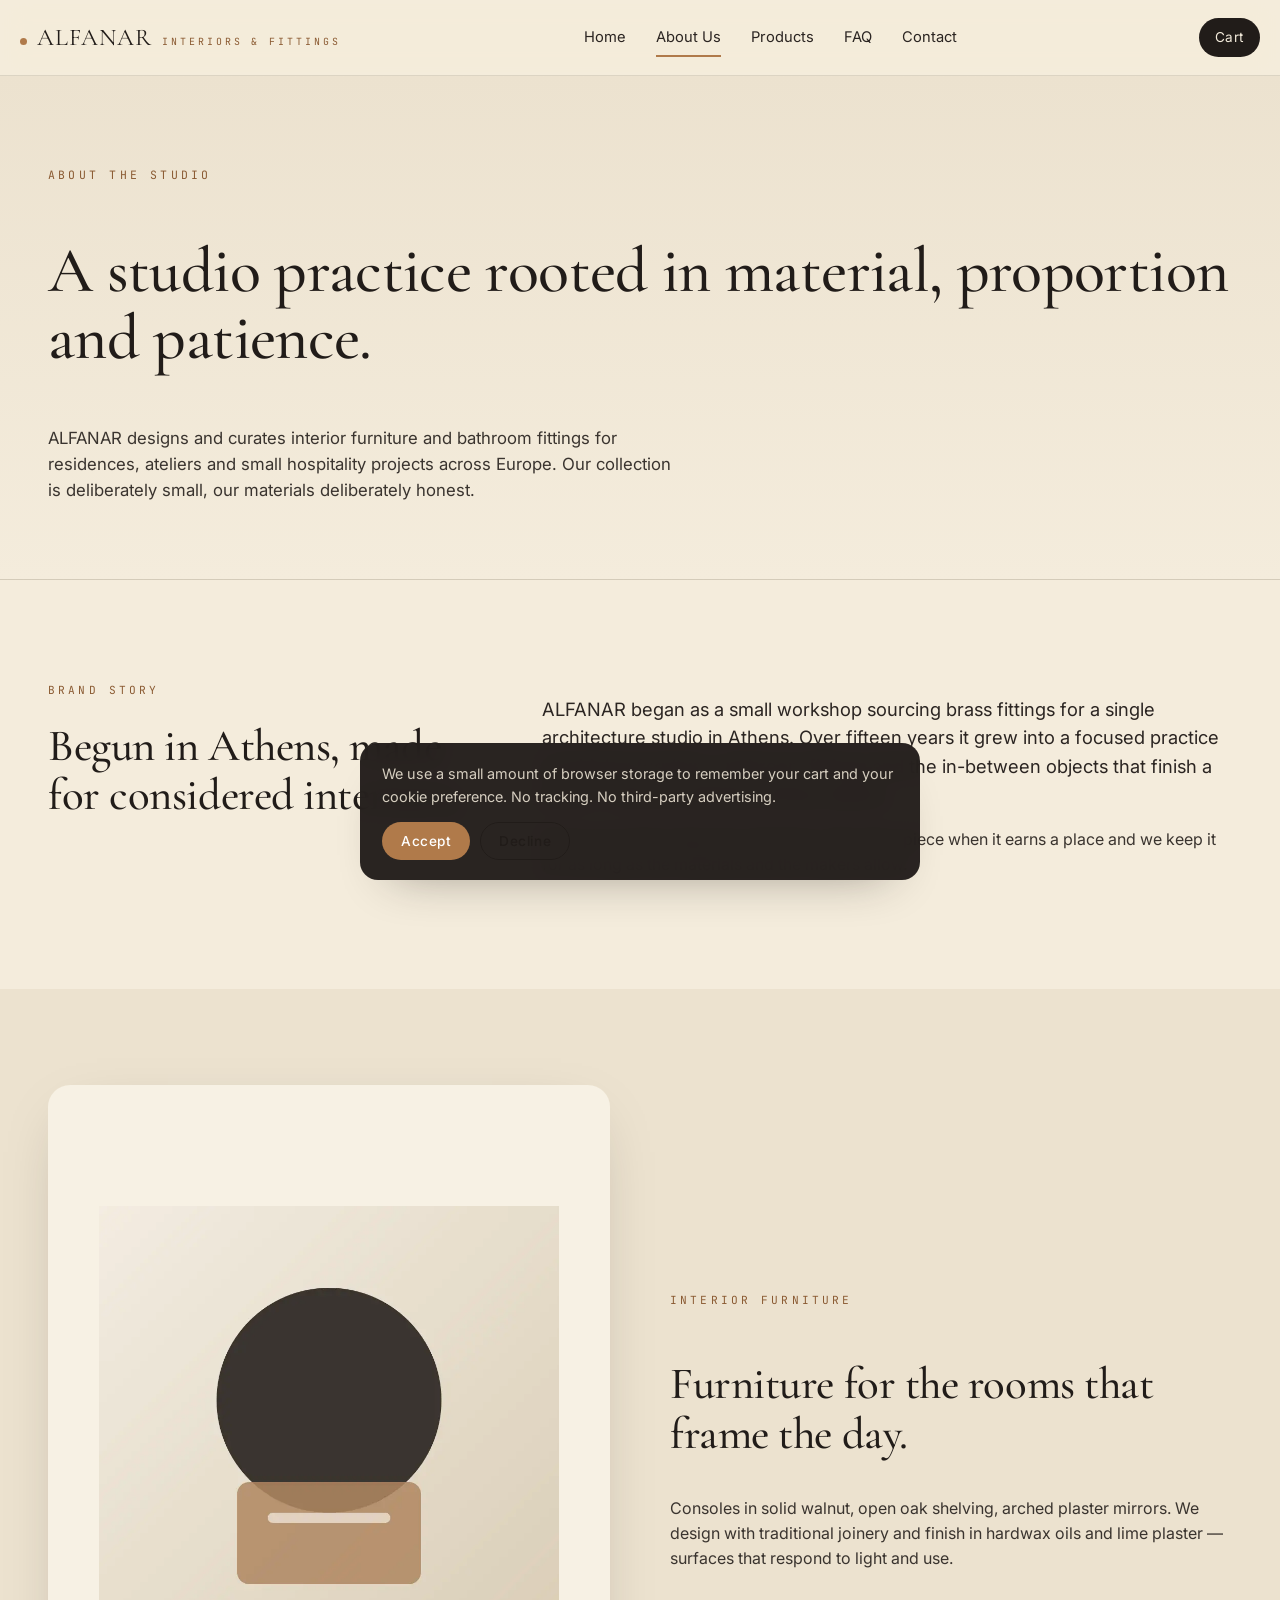
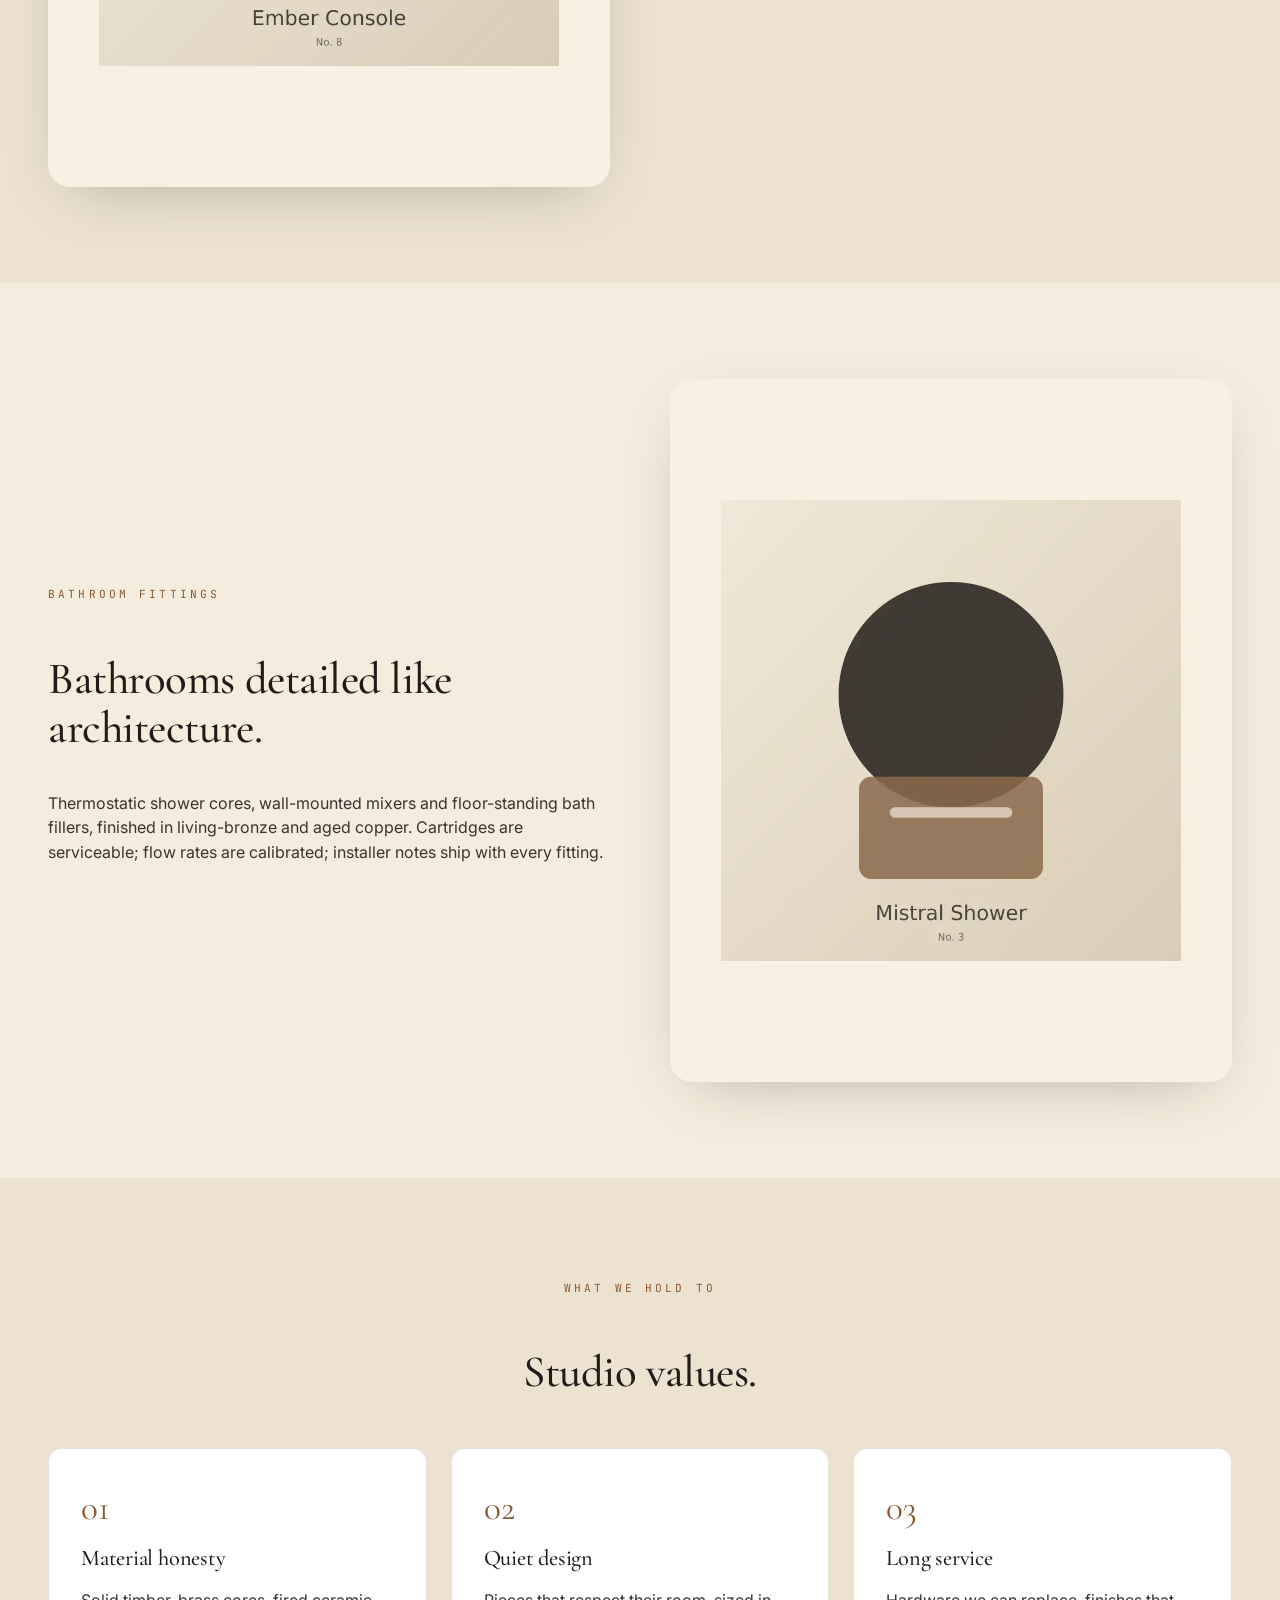
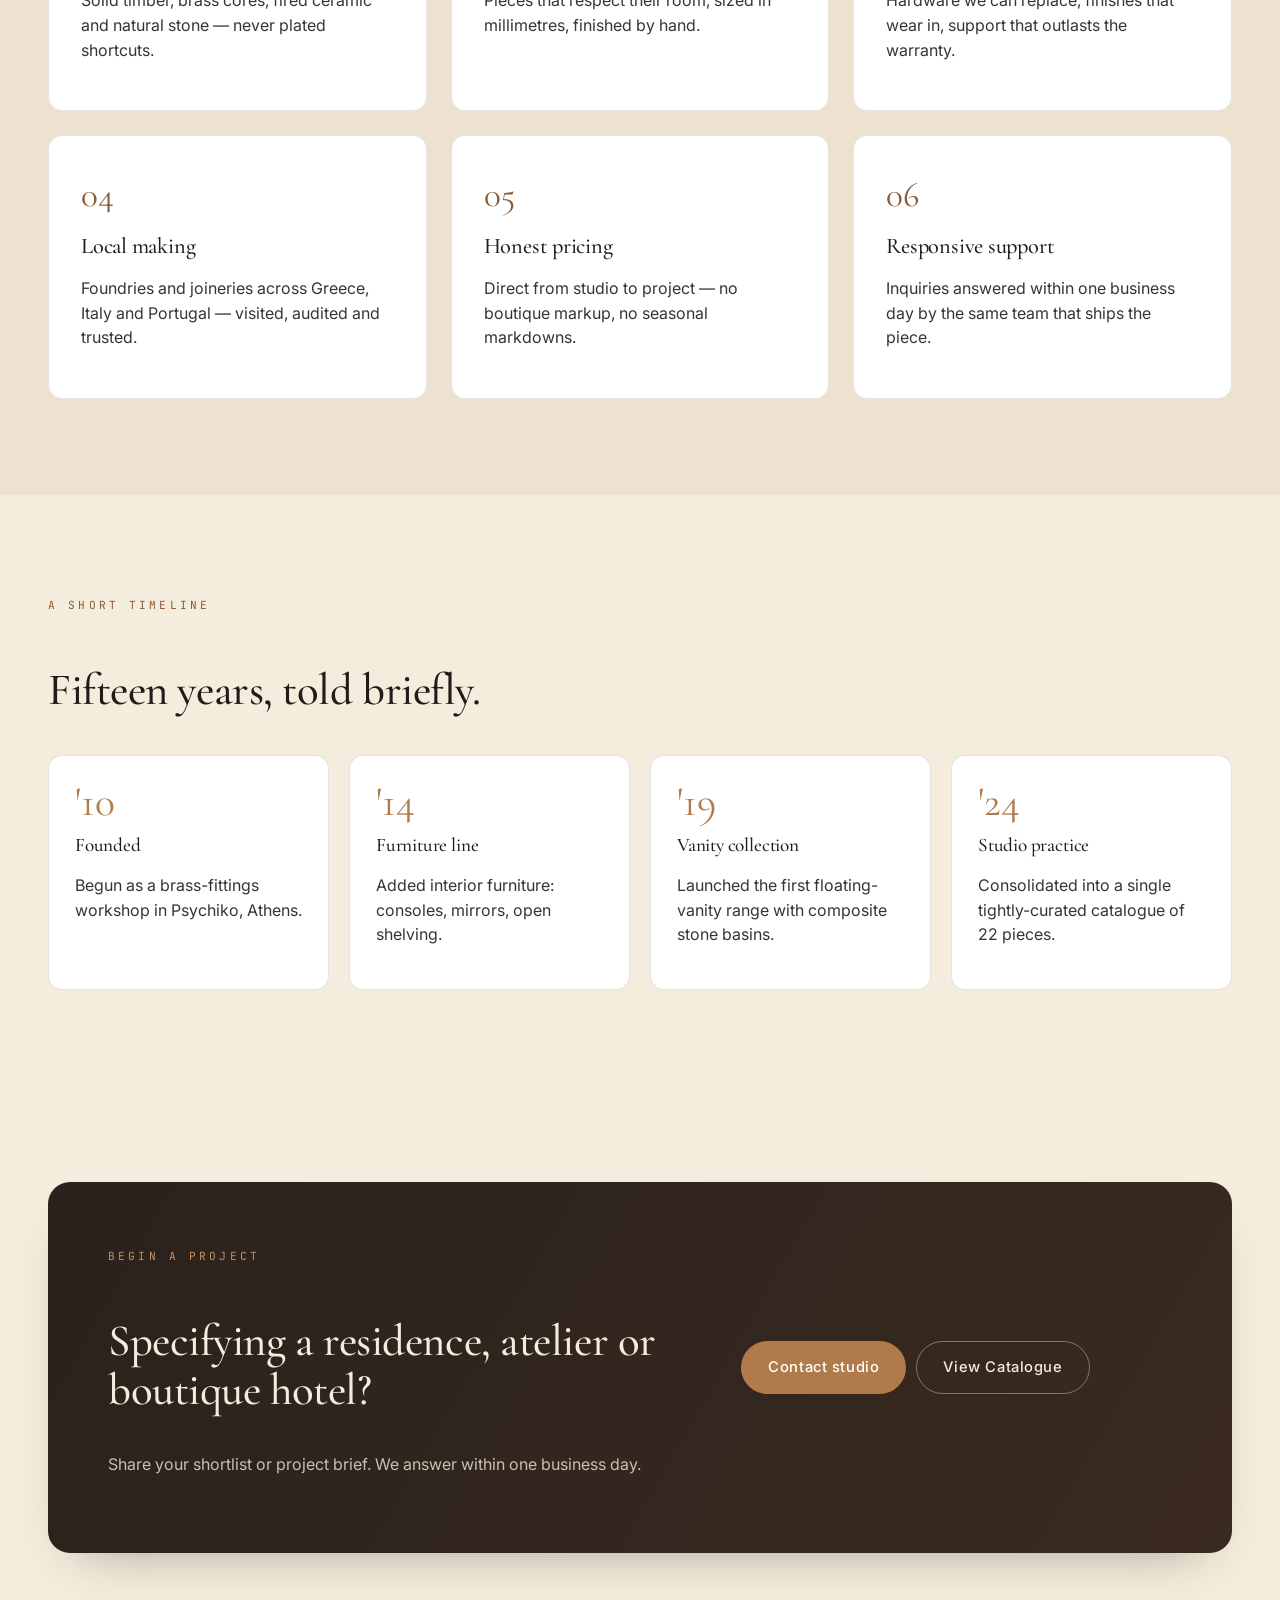
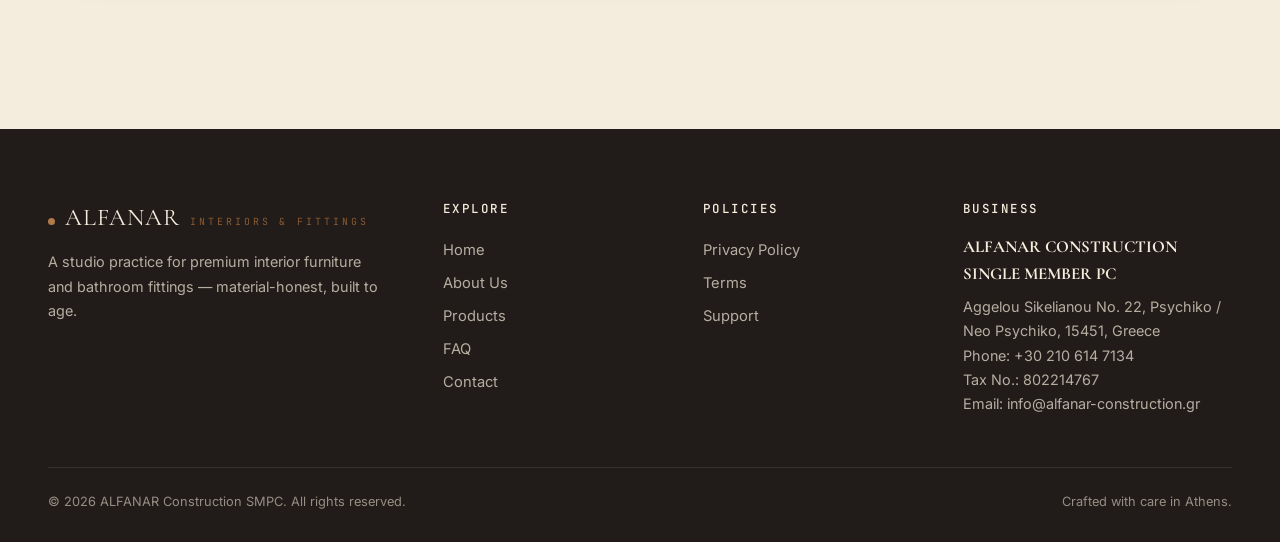
==== public/about.html @ b2d4d5a7 "Changes Co-authored-by: nguyentu123ohyeh <221996717+nguyentu123ohyeh@users.noreply.github.com>" ====
<!doctype html>
<html lang="en">
<head>
<meta charset="utf-8">
<meta name="viewport" content="width=device-width,initial-scale=1">
<title>About — ALFANAR Interiors & Fittings</title>
<meta name="description" content="ALFANAR is a studio practice for interior furniture and bathroom fittings — material-honest pieces in oak, stone, brass and copper.">
<link rel="preconnect" href="https://fonts.googleapis.com"><link rel="preconnect" href="https://fonts.gstatic.com" crossorigin>
<link href="https://fonts.googleapis.com/css2?family=Cormorant+Garamond:ital,wght@0,400;0,500;1,400&family=Inter:wght@400;500;600&family=JetBrains+Mono:wght@400;500&display=swap" rel="stylesheet">
<link rel="stylesheet" href="assets/css/style.css">
</head>
<body>
<header class="site-header"><div class="container nav">
  <a href="index.html" class="brand"><span class="dot"></span>ALFANAR <small>Interiors & Fittings</small></a>
  <nav class="nav-links" id="navLinks">
    <a href="index.html">Home</a><a href="about.html" class="active">About Us</a><a href="products.html">Products</a><a href="faq.html">FAQ</a><a href="contact.html">Contact</a>
  </nav>
  <div class="nav-actions"><a href="cart.html" class="cart-btn">Cart <span class="cart-badge">0</span></a><button class="menu-toggle" onclick="document.getElementById('navLinks').classList.toggle('open')">≡</button></div>
</div></header>

<section class="page-hero"><div class="container">
  <span class="eyebrow">About the studio</span>
  <h1>A studio practice rooted in material, proportion and patience.</h1>
  <p>ALFANAR designs and curates interior furniture and bathroom fittings for residences, ateliers and small hospitality projects across Europe. Our collection is deliberately small, our materials deliberately honest.</p>
</div></section>

<section class="section"><div class="container intro-grid reveal">
  <div><span class="kicker">Brand story</span><h2>Begun in Athens, made for considered interiors.</h2></div>
  <div>
    <p class="lead">ALFANAR began as a small workshop sourcing brass fittings for a single architecture studio in Athens. Over fifteen years it grew into a focused practice combining furniture, bathroom fittings and the in-between objects that finish a room — mirrors, shelves, niches, basins.</p>
    <p>We do not chase seasonal collections. We add a piece when it earns a place and we keep it for as long as the materials and the makers allow.</p>
  </div>
</div></section>

<section class="section" style="background:var(--ivory-2)"><div class="container split reveal">
  <div class="ph"><img src="assets/images/8.webp" alt=""></div>
  <div><span class="kicker">Interior furniture</span><h2>Furniture for the rooms that frame the day.</h2>
  <p>Consoles in solid walnut, open oak shelving, arched plaster mirrors. We design with traditional joinery and finish in hardwax oils and lime plaster — surfaces that respond to light and use.</p></div>
</div></section>

<section class="section"><div class="container split reverse reveal">
  <div class="ph"><img src="assets/images/3.webp" alt=""></div>
  <div><span class="kicker">Bathroom fittings</span><h2>Bathrooms detailed like architecture.</h2>
  <p>Thermostatic shower cores, wall-mounted mixers and floor-standing bath fillers, finished in living-bronze and aged copper. Cartridges are serviceable; flow rates are calibrated; installer notes ship with every fitting.</p></div>
</div></section>

<section class="section" style="background:var(--ivory-2)"><div class="container">
  <div style="text-align:center;max-width:620px;margin:0 auto 50px"><span class="kicker">What we hold to</span><h2>Studio values.</h2></div>
  <div class="why-grid">
    <div class="why-card reveal"><div class="num">01</div><h3>Material honesty</h3><p>Solid timber, brass cores, fired ceramic and natural stone — never plated shortcuts.</p></div>
    <div class="why-card reveal"><div class="num">02</div><h3>Quiet design</h3><p>Pieces that respect their room, sized in millimetres, finished by hand.</p></div>
    <div class="why-card reveal"><div class="num">03</div><h3>Long service</h3><p>Hardware we can replace, finishes that wear in, support that outlasts the warranty.</p></div>
    <div class="why-card reveal"><div class="num">04</div><h3>Local making</h3><p>Foundries and joineries across Greece, Italy and Portugal — visited, audited and trusted.</p></div>
    <div class="why-card reveal"><div class="num">05</div><h3>Honest pricing</h3><p>Direct from studio to project — no boutique markup, no seasonal markdowns.</p></div>
    <div class="why-card reveal"><div class="num">06</div><h3>Responsive support</h3><p>Inquiries answered within one business day by the same team that ships the piece.</p></div>
  </div>
</div></section>

<section class="section"><div class="container">
  <div style="max-width:620px;margin-bottom:40px"><span class="kicker">A short timeline</span><h2>Fifteen years, told briefly.</h2></div>
  <div class="process">
    <div class="step reveal"><div class="num">'10</div><h3>Founded</h3><p>Begun as a brass-fittings workshop in Psychiko, Athens.</p></div>
    <div class="step reveal"><div class="num">'14</div><h3>Furniture line</h3><p>Added interior furniture: consoles, mirrors, open shelving.</p></div>
    <div class="step reveal"><div class="num">'19</div><h3>Vanity collection</h3><p>Launched the first floating-vanity range with composite stone basins.</p></div>
    <div class="step reveal"><div class="num">'24</div><h3>Studio practice</h3><p>Consolidated into a single tightly-curated catalogue of 22 pieces.</p></div>
  </div>
</div></section>

<section class="section"><div class="container">
  <div class="cta-band reveal">
    <div><span class="kicker" style="color:var(--copper-2)">Begin a project</span><h2>Specifying a residence, atelier or boutique hotel?</h2><p>Share your shortlist or project brief. We answer within one business day.</p></div>
    <div style="display:flex;gap:10px;flex-wrap:wrap"><a class="btn btn-primary" href="contact.html">Contact studio</a><a class="btn btn-ghost" style="color:var(--ivory);border-color:rgba(244,236,220,.4)" href="products.html">View Catalogue</a></div>
  </div>
</div></section>

<footer class="site-footer"><div class="container">
  <div class="foot-grid">
    <div><div class="brand"><span class="dot"></span>ALFANAR <small>Interiors & Fittings</small></div><p style="margin-top:14px;max-width:340px">A studio practice for premium interior furniture and bathroom fittings — material-honest, built to age.</p></div>
    <div><h4>Explore</h4><a href="index.html">Home</a><a href="about.html">About Us</a><a href="products.html">Products</a><a href="faq.html">FAQ</a><a href="contact.html">Contact</a></div>
    <div><h4>Policies</h4><a href="privacy-policy.html">Privacy Policy</a><a href="terms.html">Terms</a><a href="faq.html">Support</a></div>
    <div class="biz"><h4>Business</h4><strong>ALFANAR CONSTRUCTION SINGLE MEMBER PC</strong><span>Aggelou Sikelianou No. 22, Psychiko / Neo Psychiko, 15451, Greece</span><span>Phone: +30 210 614 7134</span><span>Tax No.: 802214767</span><span>Email: info@alfanar-construction.gr</span></div>
  </div>
  <div class="foot-bottom"><span>© 2026 ALFANAR Construction SMPC. All rights reserved.</span><span>Crafted with care in Athens.</span></div>
</div></footer>
<script src="assets/js/product.js"></script>
<script src="assets/js/main.js"></script>
</body></html>
---- public/assets/css/style.css ----
/* =========================================================
   ALFANAR — Interior Furniture & Bathroom Fittings
   Premium design system
   ========================================================= */
:root{
  --charcoal:#211c19;
  --charcoal-2:#2b2522;
  --copper:#b07a4a;
  --copper-2:#c89160;
  --copper-deep:#8a5a32;
  --ivory:#f4ecdc;
  --ivory-2:#ece2cf;
  --mist:#d7d2c8;
  --clay:#c98b6a;
  --olive:#7a7553;
  --bronze:#5a4a35;
  --smoke:rgba(40,32,28,.55);
  --line:rgba(40,32,28,.12);
  --product-bg:#f7f1e4;
  --radius-lg:22px;
  --radius-md:14px;
  --shadow-soft:0 18px 60px -28px rgba(33,28,25,.35);
  --shadow-card:0 24px 50px -32px rgba(33,28,25,.45);
  --serif:"Cormorant Garamond","Playfair Display",Georgia,serif;
  --sans:"Inter","Helvetica Neue",Arial,sans-serif;
  --mono:"JetBrains Mono",ui-monospace,monospace;
}
*{box-sizing:border-box}
html,body{margin:0;padding:0}
body{
  font-family:var(--sans);
  color:var(--charcoal);
  background:var(--ivory);
  line-height:1.55;
  -webkit-font-smoothing:antialiased;
}
img{max-width:100%;display:block}
a{color:inherit;text-decoration:none}
h1,h2,h3,h4{font-family:var(--serif);font-weight:500;letter-spacing:-.01em;color:var(--charcoal)}
h1{font-size:clamp(2.4rem,5vw,4.6rem);line-height:1.05}
h2{font-size:clamp(1.9rem,3.5vw,3rem);line-height:1.1}
h3{font-size:1.4rem;line-height:1.2}
p{color:#3a342f}
.eyebrow{font-family:var(--mono);font-size:.72rem;letter-spacing:.28em;text-transform:uppercase;color:var(--copper-deep)}
.container{max-width:1240px;margin:0 auto;padding:0 28px}
.section{padding:96px 0}
.section-sm{padding:56px 0}
.divider{height:1px;background:var(--line);margin:0}

/* Header */
.site-header{
  position:sticky;top:0;z-index:50;
  backdrop-filter:saturate(140%) blur(14px);
  -webkit-backdrop-filter:saturate(140%) blur(14px);
  background:rgba(244,236,220,.78);
  border-bottom:1px solid var(--line);
}
.nav{display:flex;align-items:center;justify-content:space-between;padding:18px 0}
.brand{display:flex;align-items:baseline;gap:10px;font-family:var(--serif);font-size:1.5rem;letter-spacing:.04em}
.brand .dot{width:7px;height:7px;background:var(--copper);display:inline-block;border-radius:50%}
.brand small{font-family:var(--mono);font-size:.62rem;letter-spacing:.3em;color:var(--copper-deep);text-transform:uppercase}
.nav-links{display:flex;gap:30px;align-items:center}
.nav-links a{font-size:.92rem;color:var(--charcoal-2);position:relative;padding:6px 0}
.nav-links a:hover{color:var(--copper-deep)}
.nav-links a.active::after{content:"";position:absolute;left:0;right:0;bottom:-2px;height:2px;background:var(--copper)}
.nav-actions{display:flex;align-items:center;gap:14px}
.cart-btn{
  position:relative;display:inline-flex;align-items:center;gap:8px;
  padding:9px 16px;border-radius:999px;background:var(--charcoal);color:var(--ivory);
  font-size:.85rem;letter-spacing:.04em;transition:transform .2s, background .2s;
}
.cart-btn:hover{background:var(--copper-deep);transform:translateY(-1px)}
.cart-badge{
  position:absolute;top:-6px;right:-6px;min-width:20px;height:20px;padding:0 6px;
  background:var(--copper);color:#fff;font-size:.7rem;font-weight:600;
  border-radius:999px;display:none;align-items:center;justify-content:center;
}
.cart-badge.show{display:inline-flex}
.menu-toggle{display:none;background:none;border:0;font-size:1.6rem;color:var(--charcoal);cursor:pointer}

@media (max-width: 900px){
  .menu-toggle{display:block}
  .nav-links{
    position:absolute;top:100%;left:0;right:0;flex-direction:column;gap:0;
    background:var(--ivory);border-bottom:1px solid var(--line);padding:0;
    max-height:0;overflow:hidden;transition:max-height .35s ease;
  }
  .nav-links.open{max-height:420px;padding:8px 0 20px}
  .nav-links a{padding:14px 28px;width:100%;border-bottom:1px solid var(--line)}
}

/* Buttons */
.btn{
  display:inline-flex;align-items:center;justify-content:center;gap:10px;
  padding:14px 26px;border-radius:999px;font-size:.92rem;letter-spacing:.04em;
  border:1px solid transparent;cursor:pointer;transition:all .25s ease;
  font-family:var(--sans);font-weight:500;
}
.btn-primary{background:var(--copper);color:#fff}
.btn-primary:hover{background:var(--copper-deep);transform:translateY(-2px);box-shadow:var(--shadow-soft)}
.btn-dark{background:var(--charcoal);color:var(--ivory)}
.btn-dark:hover{background:#000;transform:translateY(-2px)}
.btn-ghost{background:transparent;color:var(--charcoal);border-color:var(--charcoal)}
.btn-ghost:hover{background:var(--charcoal);color:var(--ivory)}
.btn-outline-copper{background:transparent;color:var(--copper-deep);border-color:var(--copper)}
.btn-outline-copper:hover{background:var(--copper);color:#fff}
.btn-block{width:100%}

/* Hero (Home) */
.hero{
  position:relative;overflow:hidden;
  background:linear-gradient(135deg,#1d1815 0%,#2d2520 60%,#3a2c20 100%);
  color:var(--ivory);padding:140px 0 120px;
}
.hero::before{
  content:"";position:absolute;inset:0;
  background:radial-gradient(ellipse at 80% 30%,rgba(200,145,96,.22),transparent 55%);
  pointer-events:none;
}
.hero-grid{display:grid;grid-template-columns:1.1fr .9fr;gap:60px;align-items:center;position:relative}
.hero h1{color:var(--ivory)}
.hero h1 em{font-style:italic;color:var(--copper-2)}
.hero p{color:rgba(244,236,220,.78);font-size:1.1rem;max-width:520px;margin-top:24px}
.hero-actions{margin-top:34px;display:flex;gap:14px;flex-wrap:wrap}
.hero-stats{display:flex;gap:36px;margin-top:60px}
.hero-stats div span:first-child{font-family:var(--serif);font-size:2rem;display:block;color:var(--copper-2)}
.hero-stats div span:last-child{font-family:var(--mono);font-size:.7rem;letter-spacing:.22em;text-transform:uppercase;color:rgba(244,236,220,.55)}
.hero-image{
  position:relative;border-radius:var(--radius-lg);overflow:hidden;
  background:var(--product-bg);aspect-ratio:4/5;box-shadow:var(--shadow-card);
  display:flex;align-items:center;justify-content:center;
}
.hero-image img{width:88%;height:88%;object-fit:contain}
.hero-image::after{
  content:"";position:absolute;inset:0;border:1px solid rgba(255,255,255,.06);
  border-radius:var(--radius-lg);pointer-events:none;
}
.hero-tag{
  position:absolute;left:20px;bottom:20px;background:rgba(33,28,25,.78);color:var(--ivory);
  padding:10px 14px;border-radius:999px;font-family:var(--mono);font-size:.7rem;letter-spacing:.22em;
}
@media (max-width:900px){.hero-grid{grid-template-columns:1fr}.hero{padding:80px 0 60px}}

/* Page hero */
.page-hero{
  background:linear-gradient(180deg,var(--ivory-2) 0%,var(--ivory) 100%);
  padding:90px 0 60px;border-bottom:1px solid var(--line);
}
.page-hero .eyebrow{display:block;margin-bottom:14px}
.page-hero p{max-width:640px;font-size:1.05rem}

/* Sections – editorial */
.intro-grid{display:grid;grid-template-columns:.6fr 1fr;gap:80px;align-items:start}
.intro-grid h2{margin:8px 0 24px}
.intro-grid .lead{font-size:1.15rem;color:var(--charcoal-2)}
@media (max-width:900px){.intro-grid{grid-template-columns:1fr;gap:24px}}

/* Categories */
.cat-grid{display:grid;grid-template-columns:repeat(4,1fr);gap:18px}
.cat-card{
  position:relative;border-radius:var(--radius-md);overflow:hidden;aspect-ratio:3/4;
  background:var(--product-bg);display:flex;align-items:flex-end;padding:20px;
  transition:transform .35s ease, box-shadow .35s ease;
}
.cat-card img{position:absolute;inset:6%;width:88%;height:60%;object-fit:contain;transition:transform .5s ease}
.cat-card:hover{transform:translateY(-6px);box-shadow:var(--shadow-card)}
.cat-card:hover img{transform:scale(1.04)}
.cat-card span{
  position:relative;z-index:1;font-family:var(--serif);font-size:1.25rem;color:var(--charcoal);
}
.cat-card::after{
  content:"";position:absolute;left:0;right:0;bottom:0;height:55%;
  background:linear-gradient(180deg,transparent, rgba(244,236,220,.85) 70%);
}
@media (max-width:900px){.cat-grid{grid-template-columns:repeat(2,1fr)}}

/* Why grid */
.why-grid{display:grid;grid-template-columns:repeat(3,1fr);gap:24px}
.why-card{
  background:#fff;border:1px solid var(--line);border-radius:var(--radius-md);
  padding:32px;transition:transform .3s, box-shadow .3s;
}
.why-card:hover{transform:translateY(-4px);box-shadow:var(--shadow-soft)}
.why-card .num{font-family:var(--serif);font-size:2.2rem;color:var(--copper-deep)}
.why-card h3{margin:10px 0 8px}
@media (max-width:800px){.why-grid{grid-template-columns:1fr}}

/* Editorial split */
.split{display:grid;grid-template-columns:1fr 1fr;gap:60px;align-items:center}
.split.reverse{direction:rtl}
.split.reverse > *{direction:ltr}
.split .ph{aspect-ratio:4/5;background:var(--product-bg);border-radius:var(--radius-lg);display:flex;align-items:center;justify-content:center;overflow:hidden;box-shadow:var(--shadow-soft)}
.split .ph img{width:82%;height:82%;object-fit:contain}
@media (max-width:900px){.split{grid-template-columns:1fr;gap:24px}}

/* Featured products preview */
.feat-grid{display:grid;grid-template-columns:repeat(3,1fr);gap:24px}
@media (max-width:900px){.feat-grid{grid-template-columns:1fr 1fr}}
@media (max-width:600px){.feat-grid{grid-template-columns:1fr}}

/* Product card */
.product-card{
  background:#fff;border-radius:var(--radius-md);overflow:hidden;
  border:1px solid var(--line);transition:transform .35s, box-shadow .35s;
  display:flex;flex-direction:column;
}
.product-card:hover{transform:translateY(-6px);box-shadow:var(--shadow-card)}
.product-card .ph{
  aspect-ratio:1/1;background:var(--product-bg);display:flex;align-items:center;justify-content:center;
  overflow:hidden;position:relative;
}
.product-card .ph img{width:78%;height:78%;object-fit:contain;transition:transform .55s ease}
.product-card:hover .ph img{transform:scale(1.05)}
.product-card .body{padding:20px 22px 24px;display:flex;flex-direction:column;gap:8px;flex:1}
.product-card .cat{font-family:var(--mono);font-size:.65rem;letter-spacing:.22em;text-transform:uppercase;color:var(--copper-deep)}
.product-card .name{font-family:var(--serif);font-size:1.2rem;color:var(--charcoal)}
.product-card .desc{font-size:.88rem;color:#5a5048;flex:1}
.product-card .row{display:flex;align-items:center;justify-content:space-between;margin-top:10px;gap:10px}
.product-card .price{font-family:var(--serif);font-size:1.3rem;color:var(--copper-deep)}
.product-card .actions{display:flex;gap:8px;margin-top:14px}
.product-card .actions .btn{flex:1;padding:11px 14px;font-size:.82rem}

/* Pagination */
.pagination{display:flex;justify-content:center;gap:8px;margin-top:60px}
.pagination button{
  width:42px;height:42px;border-radius:50%;border:1px solid var(--line);background:#fff;
  font-family:var(--mono);font-size:.85rem;cursor:pointer;transition:all .2s;
}
.pagination button:hover{border-color:var(--copper)}
.pagination button.active{background:var(--charcoal);color:var(--ivory);border-color:var(--charcoal)}
.pagination button[disabled]{opacity:.4;cursor:not-allowed}

/* Product detail */
.pd-grid{display:grid;grid-template-columns:1.05fr 1fr;gap:60px}
.pd-gallery .main{
  aspect-ratio:1/1;background:var(--product-bg);border-radius:var(--radius-lg);
  display:flex;align-items:center;justify-content:center;overflow:hidden;box-shadow:var(--shadow-soft);
}
.pd-gallery .main img{width:80%;height:80%;object-fit:contain;transition:opacity .3s}
.pd-thumbs{display:flex;gap:12px;margin-top:16px;flex-wrap:wrap}
.pd-thumbs button{
  width:84px;height:84px;border-radius:12px;overflow:hidden;background:var(--product-bg);
  border:2px solid transparent;cursor:pointer;padding:6px;transition:border .2s;
}
.pd-thumbs button img{width:100%;height:100%;object-fit:contain}
.pd-thumbs button.active{border-color:var(--copper)}
.pd-info .price{font-family:var(--serif);font-size:2rem;color:var(--copper-deep);margin:12px 0}
.pd-info .actions{display:flex;gap:12px;flex-wrap:wrap;margin:24px 0}
.pd-info h3{margin:28px 0 10px;font-size:1.05rem;font-family:var(--mono);text-transform:uppercase;letter-spacing:.2em;color:var(--charcoal-2)}
.pd-info ul{padding-left:18px;margin:0}
.pd-info ul li{margin:6px 0;color:#3a342f}
.pd-info .spec-table{width:100%;border-collapse:collapse;margin-top:8px}
.pd-info .spec-table td{padding:10px 0;border-bottom:1px solid var(--line);font-size:.92rem}
.pd-info .spec-table td:first-child{color:#6b6158;width:40%}
@media (max-width:900px){.pd-grid{grid-template-columns:1fr;gap:30px}}

/* Cart page */
.cart-grid{display:grid;grid-template-columns:1.4fr .8fr;gap:40px;align-items:start}
.cart-item{
  display:grid;grid-template-columns:120px 1fr auto;gap:20px;align-items:center;
  background:#fff;border:1px solid var(--line);border-radius:var(--radius-md);padding:16px;margin-bottom:14px;
}
.cart-item .ph{aspect-ratio:1/1;background:var(--product-bg);border-radius:10px;display:flex;align-items:center;justify-content:center;overflow:hidden}
.cart-item .ph img{width:80%;height:80%;object-fit:contain}
.cart-item .cat{font-family:var(--mono);font-size:.65rem;letter-spacing:.2em;text-transform:uppercase;color:var(--copper-deep)}
.cart-item h3{font-size:1.1rem;margin:4px 0 8px}
.cart-item .qty{display:inline-flex;align-items:center;border:1px solid var(--line);border-radius:999px;overflow:hidden}
.cart-item .qty button{width:34px;height:34px;background:transparent;border:0;cursor:pointer;font-size:1rem}
.cart-item .qty button:hover{background:var(--ivory-2)}
.cart-item .qty span{min-width:28px;text-align:center;font-family:var(--mono);font-size:.9rem}
.cart-item .right{display:flex;flex-direction:column;align-items:flex-end;gap:8px}
.cart-item .sub{font-family:var(--serif);font-size:1.15rem;color:var(--copper-deep)}
.cart-item .remove{background:none;border:0;color:#8a6a4a;font-size:.8rem;cursor:pointer;text-decoration:underline}
.summary{
  position:sticky;top:100px;background:#fff;border:1px solid var(--line);
  border-radius:var(--radius-md);padding:28px;box-shadow:var(--shadow-soft);
}
.summary h3{font-family:var(--mono);text-transform:uppercase;letter-spacing:.2em;font-size:.85rem;color:var(--charcoal-2);margin-bottom:18px}
.summary .row{display:flex;justify-content:space-between;padding:10px 0;border-bottom:1px solid var(--line);font-size:.92rem}
.summary .total{display:flex;justify-content:space-between;font-family:var(--serif);font-size:1.5rem;color:var(--copper-deep);margin-top:18px}
.summary .btns{display:flex;flex-direction:column;gap:10px;margin-top:18px}
.empty-state{text-align:center;padding:80px 20px;background:#fff;border:1px dashed var(--line);border-radius:var(--radius-lg)}
.empty-state .ic{font-size:3.4rem;color:var(--copper-deep)}
.empty-state h2{margin:14px 0 8px}
@media (max-width:900px){.cart-grid{grid-template-columns:1fr}.cart-item{grid-template-columns:90px 1fr;}.cart-item .right{grid-column:1/-1;align-items:flex-start}}

/* Checkout */
.checkout-grid{display:grid;grid-template-columns:1.2fr .9fr;gap:40px;align-items:start}
.form-card{background:#fff;border:1px solid var(--line);border-radius:var(--radius-md);padding:30px;box-shadow:var(--shadow-soft)}
.form-card h3{font-family:var(--mono);text-transform:uppercase;letter-spacing:.2em;font-size:.85rem;color:var(--charcoal-2);margin:0 0 20px}
.form-grid{display:grid;grid-template-columns:1fr 1fr;gap:16px}
.field{display:flex;flex-direction:column;gap:6px}
.field.full{grid-column:1/-1}
.field label{font-size:.78rem;text-transform:uppercase;letter-spacing:.15em;color:#6b6158}
.field input,.field textarea,.field select{
  width:100%;background:var(--ivory-2);border:1px solid transparent;border-radius:10px;
  padding:12px 14px;font:inherit;color:var(--charcoal);transition:border .2s, background .2s;
}
.field input:focus,.field textarea:focus,.field select:focus{outline:none;background:#fff;border-color:var(--copper)}
.field textarea{min-height:120px;resize:vertical}
.method-grid{display:grid;grid-template-columns:1fr 1fr;gap:12px;margin-top:6px}
.method{
  border:1px solid var(--line);border-radius:12px;padding:18px;cursor:pointer;display:flex;
  flex-direction:column;gap:6px;background:#fff;transition:border .2s, transform .2s;
}
.method:hover{transform:translateY(-2px)}
.method.active{border-color:var(--copper);box-shadow:0 0 0 2px rgba(176,122,74,.18)}
.method strong{font-family:var(--serif);font-size:1.1rem}
.method small{color:#6b6158}
.summary-line{display:flex;gap:14px;align-items:center;padding:10px 0;border-bottom:1px solid var(--line)}
.summary-line .ph{width:60px;height:60px;background:var(--product-bg);border-radius:10px;display:flex;align-items:center;justify-content:center;overflow:hidden;flex-shrink:0}
.summary-line .ph img{width:80%;height:80%;object-fit:contain}
.summary-line .meta{flex:1;font-size:.88rem}
.summary-line .meta .cat{font-family:var(--mono);font-size:.62rem;letter-spacing:.2em;text-transform:uppercase;color:var(--copper-deep)}
.summary-line .price{font-family:var(--serif);color:var(--copper-deep)}
@media (max-width:900px){.checkout-grid{grid-template-columns:1fr}.form-grid{grid-template-columns:1fr}}

/* Thank you */
.thank{
  text-align:center;max-width:680px;margin:0 auto;padding:80px 20px;
}
.thank .check{
  width:90px;height:90px;border-radius:50%;background:var(--copper);color:#fff;
  display:flex;align-items:center;justify-content:center;margin:0 auto 28px;font-size:2.5rem;
}
.thank .ref{font-family:var(--mono);font-size:.85rem;color:var(--copper-deep);margin-top:8px}
.thank .info{background:#fff;border:1px solid var(--line);border-radius:var(--radius-md);padding:28px;margin:30px 0;text-align:left}
.thank .actions{display:flex;gap:12px;justify-content:center;flex-wrap:wrap}

/* FAQ */
.faq-item{
  background:#fff;border:1px solid var(--line);border-radius:14px;margin-bottom:12px;overflow:hidden;
}
.faq-q{
  display:flex;justify-content:space-between;align-items:center;gap:20px;
  padding:22px 24px;font-family:var(--serif);font-size:1.15rem;color:var(--charcoal);
  cursor:pointer;background:transparent;border:0;width:100%;text-align:left;
}
.faq-q .ic{transition:transform .3s;color:var(--copper-deep);font-size:1.2rem}
.faq-item.open .faq-q .ic{transform:rotate(45deg)}
.faq-a{max-height:0;overflow:hidden;transition:max-height .35s ease;padding:0 24px;color:#3a342f}
.faq-item.open .faq-a{max-height:400px;padding:0 24px 24px}

/* Contact */
.contact-grid{display:grid;grid-template-columns:1fr 1.2fr;gap:48px;align-items:start}
.contact-info{background:var(--charcoal);color:var(--ivory);border-radius:var(--radius-lg);padding:36px;box-shadow:var(--shadow-card)}
.contact-info h3{color:var(--ivory);font-family:var(--serif);font-size:1.6rem;margin:0 0 18px}
.contact-info .item{display:flex;gap:12px;align-items:flex-start;padding:14px 0;border-bottom:1px solid rgba(244,236,220,.12)}
.contact-info .item:last-child{border-bottom:0}
.contact-info .item strong{display:block;color:var(--copper-2);font-size:.7rem;letter-spacing:.2em;text-transform:uppercase;font-family:var(--mono);margin-bottom:4px}
.contact-info .item span{color:rgba(244,236,220,.85);font-size:.95rem}
.inquiry-types{display:grid;grid-template-columns:1fr 1fr;gap:12px;margin:8px 0 18px}
.inquiry-types .method{padding:14px}
.preview-list{background:var(--ivory-2);border-radius:12px;padding:14px;margin-bottom:14px;max-height:300px;overflow:auto}
.preview-list .summary-line{border-color:rgba(40,32,28,.08)}

/* Footer */
.site-footer{background:var(--charcoal);color:rgba(244,236,220,.78);padding:70px 0 30px;margin-top:80px}
.site-footer .brand{color:var(--ivory)}
.foot-grid{display:grid;grid-template-columns:1.6fr 1fr 1fr 1.2fr;gap:36px}
.foot-grid h4{color:var(--ivory);font-family:var(--mono);text-transform:uppercase;font-size:.78rem;letter-spacing:.2em;margin:0 0 16px}
.foot-grid a{display:block;padding:5px 0;color:rgba(244,236,220,.7);font-size:.92rem}
.foot-grid a:hover{color:var(--copper-2)}
.foot-grid p, .foot-grid .biz span{font-size:.9rem;line-height:1.7;color:rgba(244,236,220,.7)}
.foot-grid .biz strong{display:block;color:var(--ivory);font-family:var(--serif);font-size:1.05rem;margin-bottom:8px}
.foot-grid .biz span{display:block}
.foot-bottom{border-top:1px solid rgba(244,236,220,.1);margin-top:50px;padding-top:24px;display:flex;justify-content:space-between;flex-wrap:wrap;gap:10px;font-size:.8rem;color:rgba(244,236,220,.55)}
@media (max-width:900px){.foot-grid{grid-template-columns:1fr 1fr}}
@media (max-width:600px){.foot-grid{grid-template-columns:1fr}}

/* Toast */
.toast{
  position:fixed;bottom:24px;left:50%;transform:translateX(-50%) translateY(20px);
  background:var(--charcoal);color:var(--ivory);padding:14px 22px;border-radius:999px;
  font-size:.9rem;box-shadow:var(--shadow-card);opacity:0;pointer-events:none;
  transition:opacity .3s, transform .3s;z-index:200;
}
.toast.show{opacity:1;transform:translateX(-50%) translateY(0)}

/* Cookie banner */
.cookie{
  position:fixed;bottom:20px;left:20px;right:20px;max-width:560px;margin:0 auto;
  background:rgba(33,28,25,.96);color:var(--ivory);border-radius:18px;padding:20px 22px;
  box-shadow:var(--shadow-card);z-index:150;display:none;animation:slideUp .4s ease;
  backdrop-filter:blur(10px);
}
.cookie.show{display:block}
.cookie p{color:rgba(244,236,220,.85);margin:0 0 14px;font-size:.9rem}
.cookie .row{display:flex;gap:10px}
.cookie .btn{padding:10px 18px;font-size:.85rem}
@keyframes slideUp{from{transform:translateY(40px);opacity:0}to{transform:translateY(0);opacity:1}}

/* Scroll reveal */
.reveal{opacity:0;transform:translateY(24px);transition:opacity .8s ease, transform .8s ease}
.reveal.in{opacity:1;transform:translateY(0)}

/* Editorial typography helper */
.kicker{font-family:var(--mono);font-size:.7rem;letter-spacing:.28em;text-transform:uppercase;color:var(--copper-deep);margin-bottom:14px;display:inline-block}

/* Testimonial */
.testi-grid{display:grid;grid-template-columns:repeat(3,1fr);gap:22px}
.testi{background:#fff;border:1px solid var(--line);border-radius:var(--radius-md);padding:28px;display:flex;flex-direction:column;gap:14px}
.testi p{font-family:var(--serif);font-size:1.1rem;color:var(--charcoal);line-height:1.4}
.testi .by{font-family:var(--mono);font-size:.7rem;letter-spacing:.2em;text-transform:uppercase;color:var(--copper-deep)}
@media (max-width:900px){.testi-grid{grid-template-columns:1fr}}

/* Newsletter / CTA */
.cta-band{
  background:linear-gradient(120deg,#2a221d,#3a2a1f);color:var(--ivory);
  border-radius:var(--radius-lg);padding:60px;display:grid;grid-template-columns:1.4fr 1fr;gap:30px;align-items:center;
  box-shadow:var(--shadow-card);
}
.cta-band h2{color:var(--ivory)}
.cta-band p{color:rgba(244,236,220,.78);margin-top:14px}
.cta-band form{display:flex;gap:8px;background:rgba(244,236,220,.08);border:1px solid rgba(244,236,220,.2);border-radius:999px;padding:6px}
.cta-band input{flex:1;background:transparent;border:0;color:var(--ivory);padding:10px 16px;font:inherit;outline:none}
.cta-band input::placeholder{color:rgba(244,236,220,.5)}
@media (max-width:900px){.cta-band{grid-template-columns:1fr;padding:36px}}

/* Process steps */
.process{display:grid;grid-template-columns:repeat(4,1fr);gap:20px}
.process .step{background:#fff;border:1px solid var(--line);border-radius:var(--radius-md);padding:26px;position:relative}
.process .step .num{font-family:var(--serif);font-size:2.6rem;color:var(--copper);line-height:1}
.process .step h3{margin:10px 0 8px;font-size:1.2rem}
@media (max-width:900px){.process{grid-template-columns:1fr 1fr}}
@media (max-width:500px){.process{grid-template-columns:1fr}}

/* Legal pages */
.legal{max-width:820px;margin:0 auto}
.legal h2{margin-top:40px}
.legal h3{margin-top:28px;font-size:1.2rem}
.legal p,.legal li{font-size:.97rem;color:#3a342f}
.legal ul{padding-left:20px}
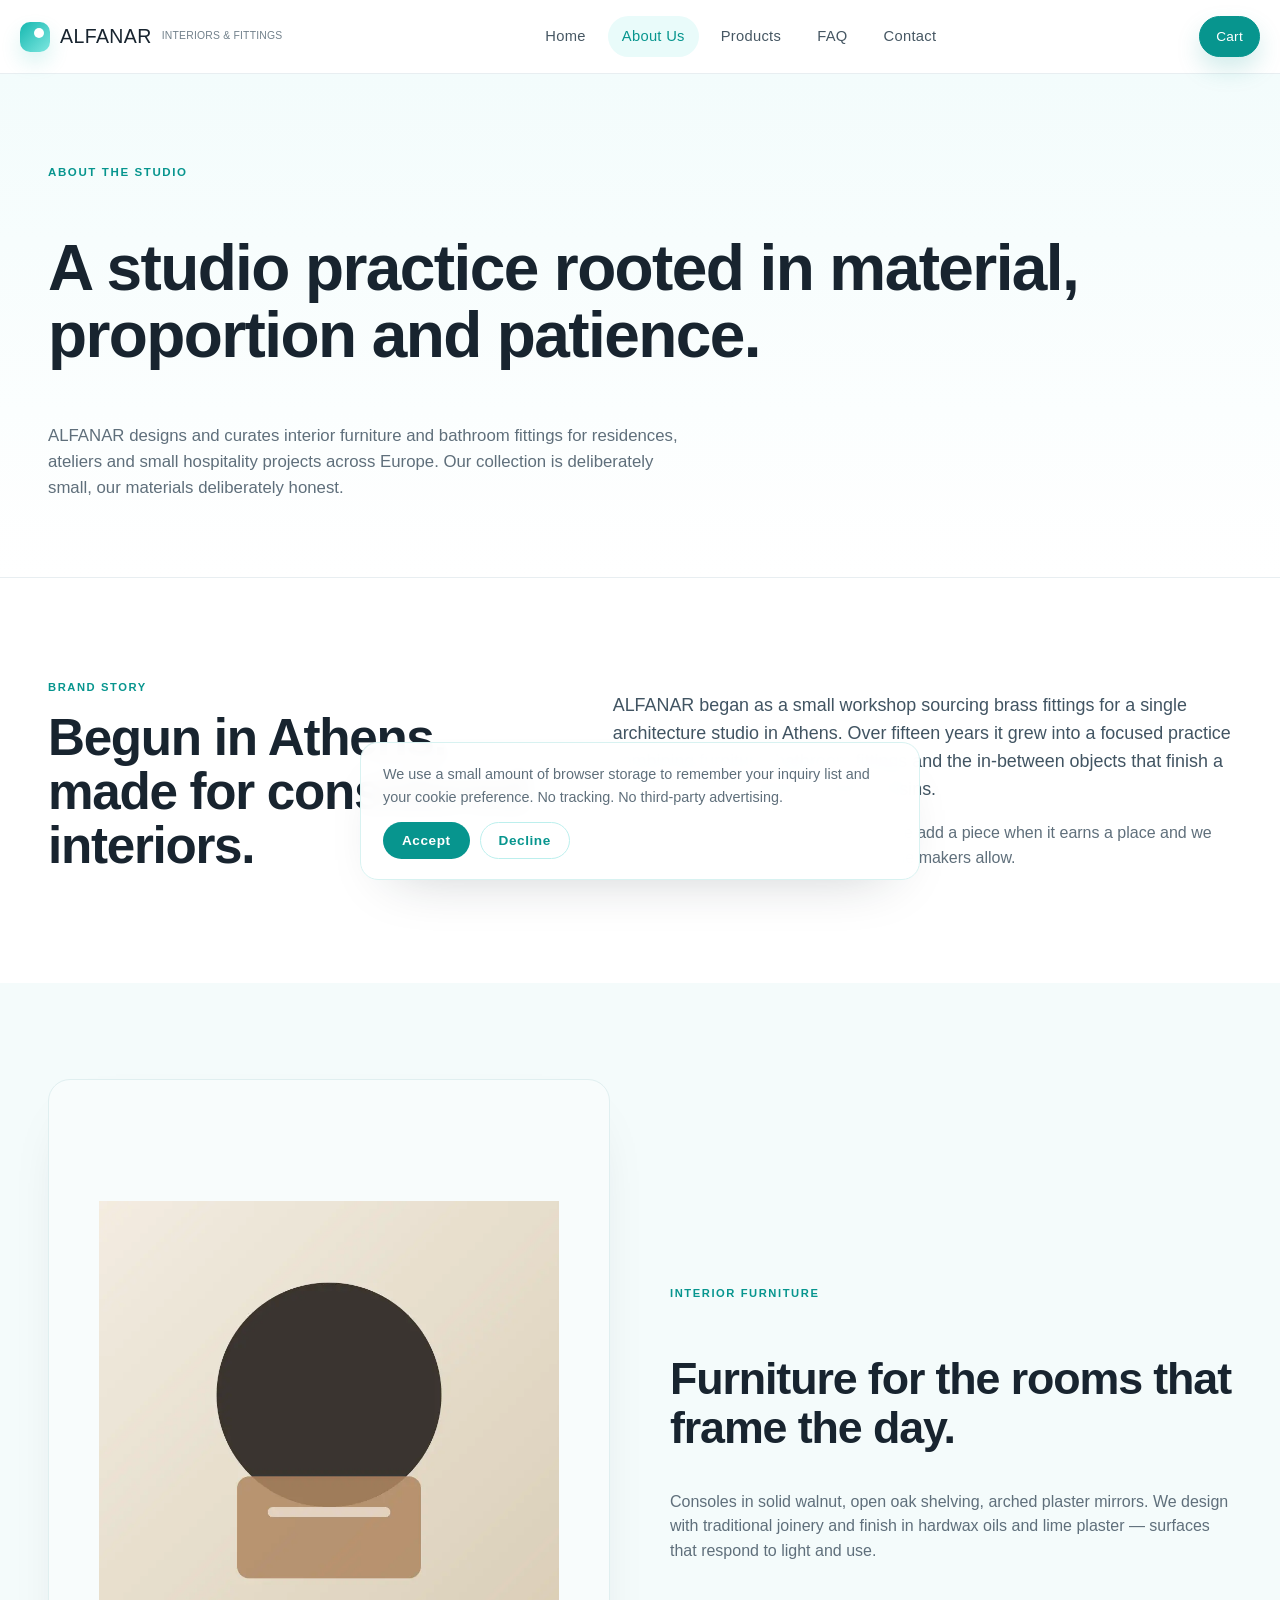
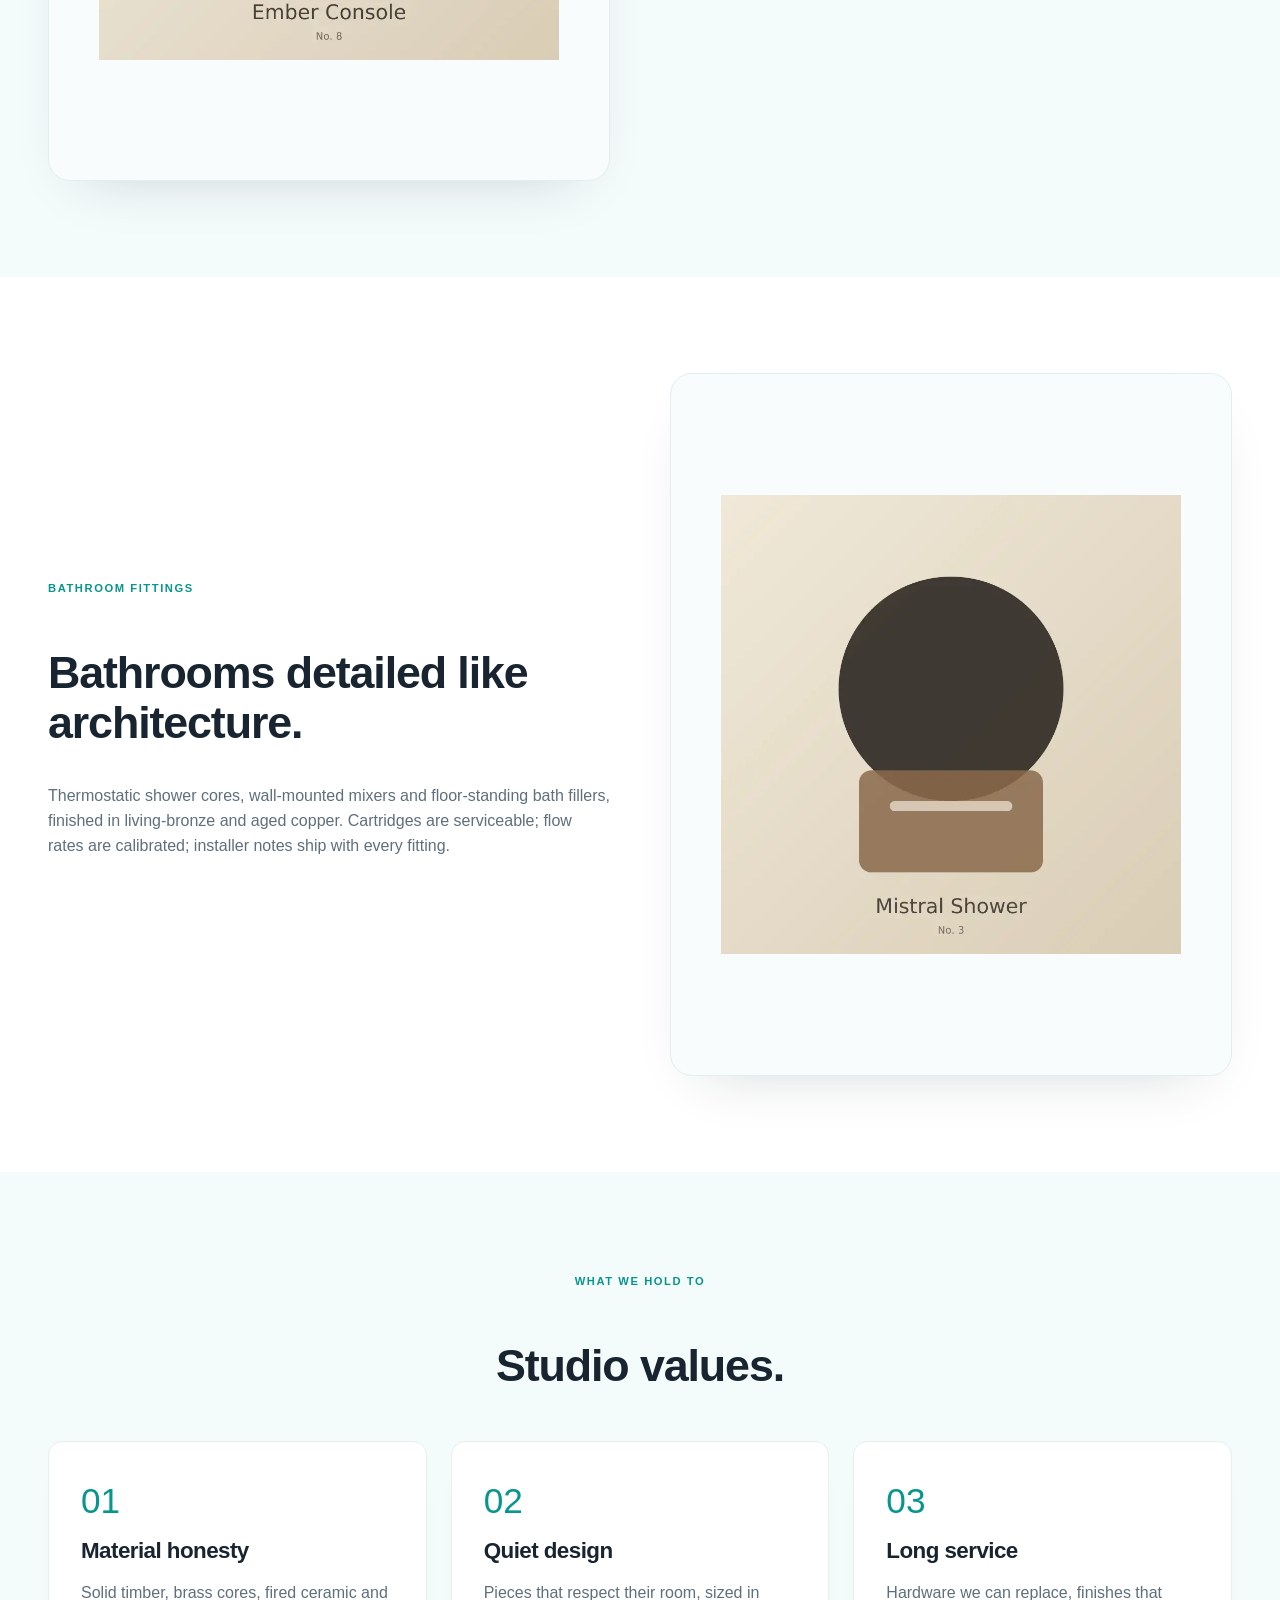
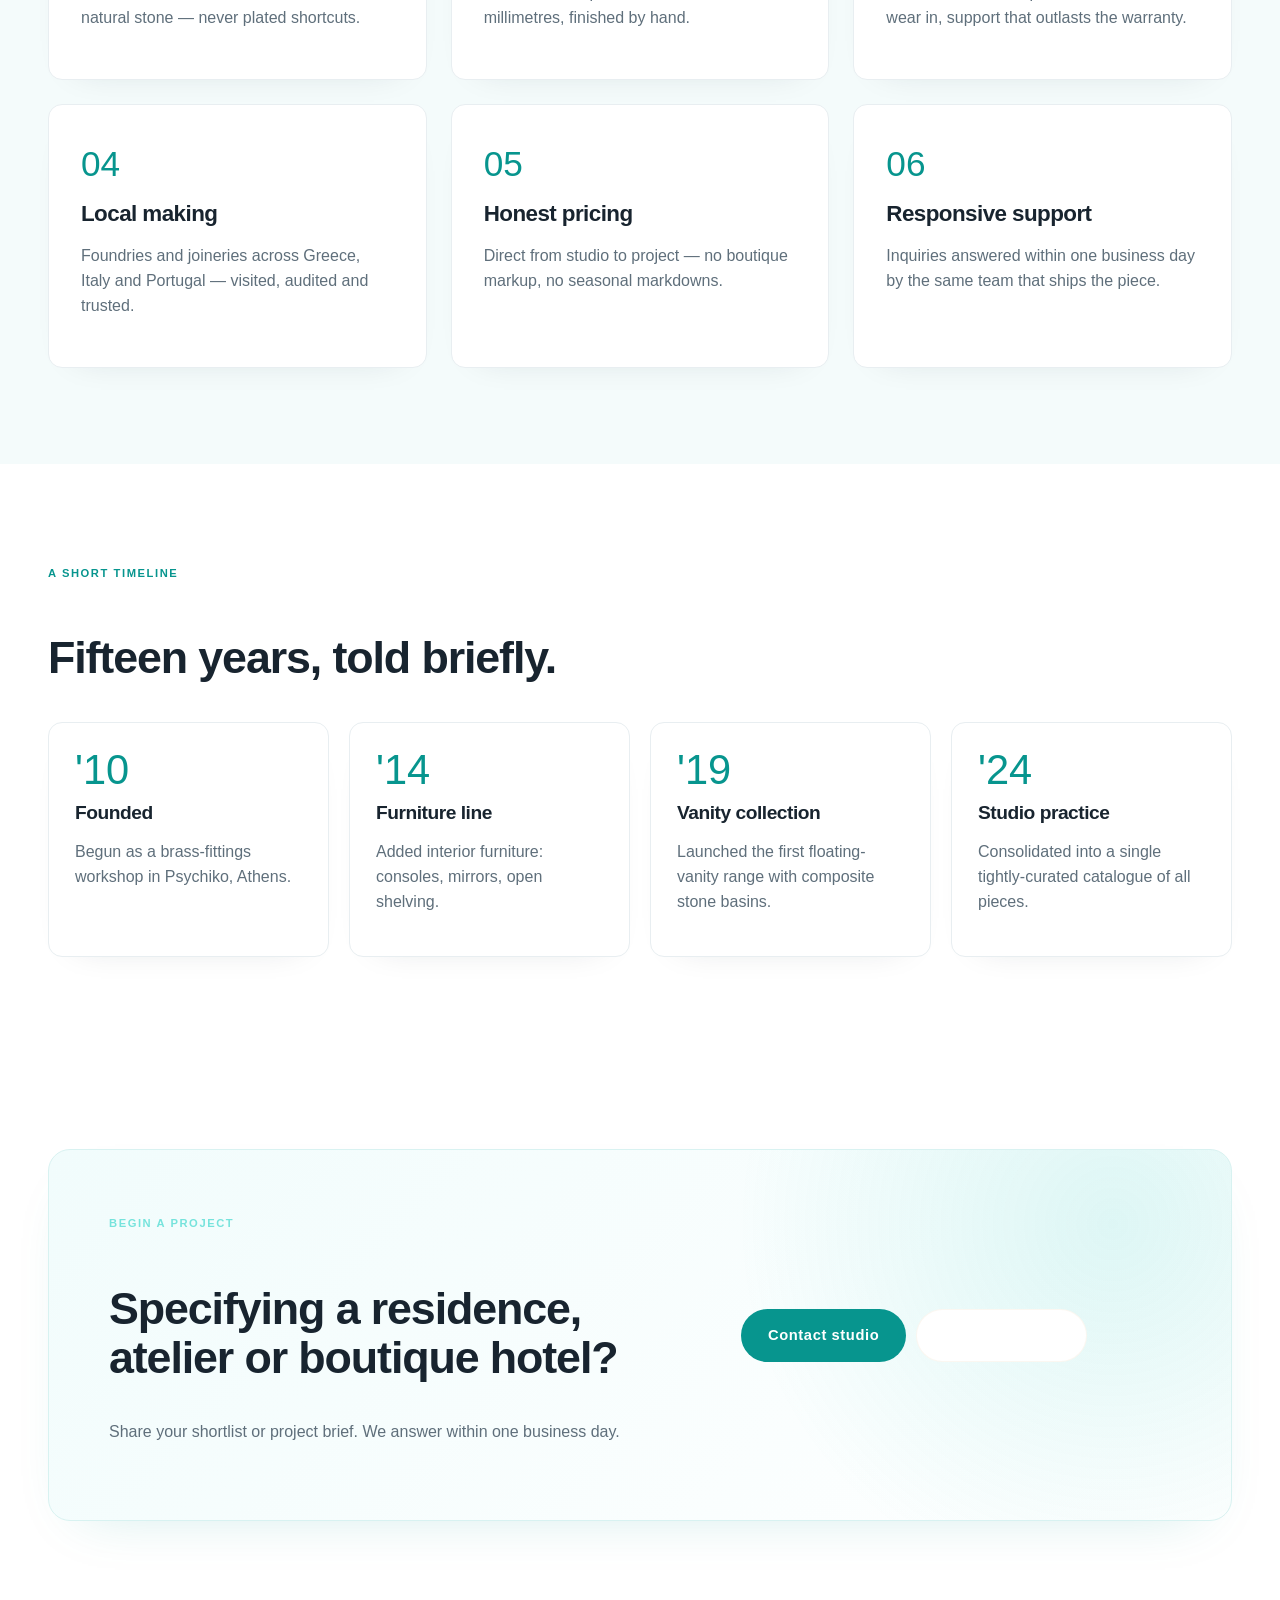
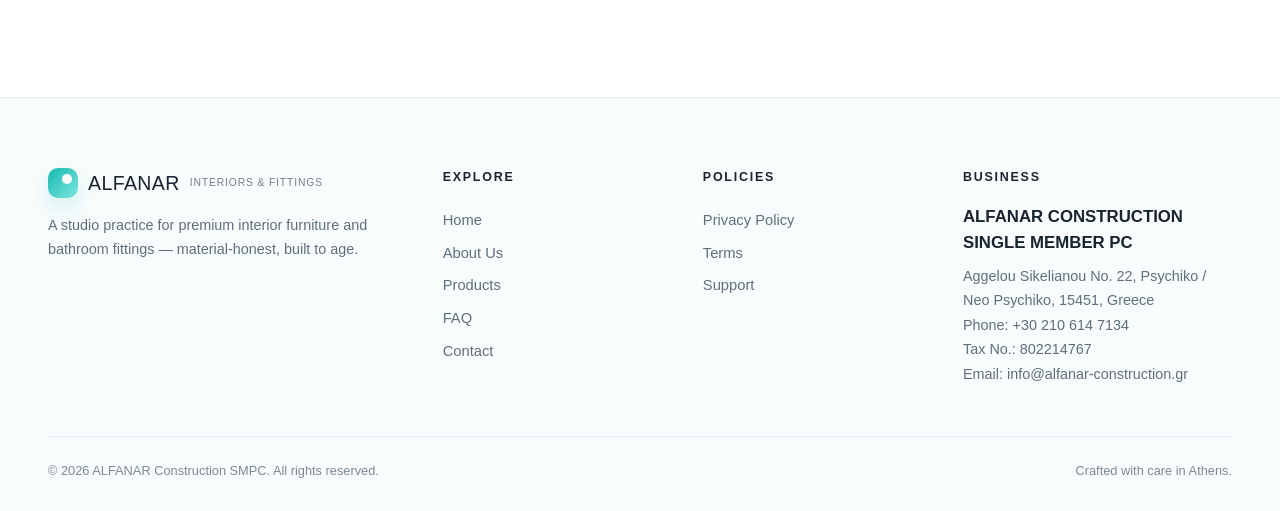
==== commit c2e61d1c: "Update code" ====
--- a/public/about.html
+++ b/public/about.html
@@ -5,9 +5,68 @@
 <meta name="viewport" content="width=device-width,initial-scale=1">
 <title>About — ALFANAR Interiors & Fittings</title>
 <meta name="description" content="ALFANAR is a studio practice for interior furniture and bathroom fittings — material-honest pieces in oak, stone, brass and copper.">
-<link rel="preconnect" href="https://fonts.googleapis.com"><link rel="preconnect" href="https://fonts.gstatic.com" crossorigin>
-<link href="https://fonts.googleapis.com/css2?family=Cormorant+Garamond:ital,wght@0,400;0,500;1,400&family=Inter:wght@400;500;600&family=JetBrains+Mono:wght@400;500&display=swap" rel="stylesheet">
 <link rel="stylesheet" href="assets/css/style.css">
+<style>
+/* Font + header weight patch: applied to non-index pages only */
+:root{
+  --page-font: Arial, Calibri, Helvetica, sans-serif;
+}
+
+html,
+body,
+button,
+input,
+textarea,
+select,
+a,
+p,
+span,
+small,
+strong,
+label,
+li,
+td,
+th,
+div,
+h1,
+h2,
+h3,
+h4,
+h5,
+h6,
+.brand,
+.nav-links a,
+.cart-btn,
+.btn,
+.eyebrow,
+.kicker,
+.cat,
+.price,
+.name,
+.num,
+.by{
+  font-family: var(--page-font) !important;
+}
+
+/* Header: remove bold feeling */
+.site-header .brand,
+.site-header .brand small,
+.site-header .nav-links a,
+.site-header .cart-btn,
+.site-header .menu-toggle{
+  font-weight: 400 !important;
+  letter-spacing: .02em !important;
+}
+
+.site-header .nav-links a.active,
+.site-header .nav-links a:hover{
+  font-weight: 500 !important;
+}
+
+.site-header .cart-badge{
+  font-weight: 500 !important;
+}
+</style>
 </head>
 <body>
 <header class="site-header"><div class="container nav">
@@ -62,7 +121,7 @@
     <div class="step reveal"><div class="num">'10</div><h3>Founded</h3><p>Begun as a brass-fittings workshop in Psychiko, Athens.</p></div>
     <div class="step reveal"><div class="num">'14</div><h3>Furniture line</h3><p>Added interior furniture: consoles, mirrors, open shelving.</p></div>
     <div class="step reveal"><div class="num">'19</div><h3>Vanity collection</h3><p>Launched the first floating-vanity range with composite stone basins.</p></div>
-    <div class="step reveal"><div class="num">'24</div><h3>Studio practice</h3><p>Consolidated into a single tightly-curated catalogue of 22 pieces.</p></div>
+    <div class="step reveal"><div class="num">'24</div><h3>Studio practice</h3><p>Consolidated into a single tightly-curated catalogue of all pieces.</p></div>
   </div>
 </div></section>
 
--- a/public/assets/css/style.css
+++ b/public/assets/css/style.css
@@ -1,29 +1,29 @@
 /* =========================================================
    ALFANAR — Interior Furniture & Bathroom Fittings
-   Premium design system
+   Clean White / Aqua / Soft Gray design system
    ========================================================= */
 :root{
-  --charcoal:#211c19;
-  --charcoal-2:#2b2522;
-  --copper:#b07a4a;
-  --copper-2:#c89160;
-  --copper-deep:#8a5a32;
-  --ivory:#f4ecdc;
-  --ivory-2:#ece2cf;
-  --mist:#d7d2c8;
-  --clay:#c98b6a;
-  --olive:#7a7553;
-  --bronze:#5a4a35;
-  --smoke:rgba(40,32,28,.55);
-  --line:rgba(40,32,28,.12);
-  --product-bg:#f7f1e4;
+  --charcoal:#18242f;
+  --charcoal-2:#273746;
+  --copper:#27c7bd;
+  --copper-2:#76e3dc;
+  --copper-deep:#07958e;
+  --ivory:#ffffff;
+  --ivory-2:#f4fbfb;
+  --mist:#e5f2f2;
+  --clay:#dff7f5;
+  --olive:#27c7bd;
+  --bronze:#07958e;
+  --smoke:rgba(24,36,47,.46);
+  --line:rgba(24,36,47,.10);
+  --product-bg:#f8fcfc;
   --radius-lg:22px;
   --radius-md:14px;
-  --shadow-soft:0 18px 60px -28px rgba(33,28,25,.35);
-  --shadow-card:0 24px 50px -32px rgba(33,28,25,.45);
-  --serif:"Cormorant Garamond","Playfair Display",Georgia,serif;
-  --sans:"Inter","Helvetica Neue",Arial,sans-serif;
-  --mono:"JetBrains Mono",ui-monospace,monospace;
+  --shadow-soft:0 18px 50px -30px rgba(24,36,47,.22);
+  --shadow-card:0 24px 58px -34px rgba(24,36,47,.28);
+  --serif:Arial,Calibri,Helvetica,sans-serif;
+  --sans:Arial,Calibri,Helvetica,sans-serif;
+  --mono:Arial,Calibri,Helvetica,sans-serif;
 }
 *{box-sizing:border-box}
 html,body{margin:0;padding:0}
@@ -431,3 +431,1915 @@
 .legal h3{margin-top:28px;font-size:1.2rem}
 .legal p,.legal li{font-size:.97rem;color:#3a342f}
 .legal ul{padding-left:20px}
+
+
+/* =========================================================
+   CLEAN AQUA OVERRIDE
+   Purpose: remove dirty beige/brown feeling
+   Style: white porcelain + light aqua + soft gray
+   ========================================================= */
+
+/* Base */
+html,body{
+  background:#ffffff;
+}
+
+body{
+  font-family:Arial,Calibri,Helvetica,sans-serif;
+  color:#18242f;
+}
+
+h1,h2,h3,h4,
+.brand,
+.product-card .name,
+.product-card .price,
+.pd-info .price,
+.summary .total,
+.faq-q,
+.testi p{
+  font-family:Arial,Calibri,Helvetica,sans-serif;
+  color:#18242f;
+  font-weight:800;
+  letter-spacing:-.025em;
+}
+
+p,
+.legal p,
+.legal li,
+.product-card .desc{
+  color:#5f6f7b;
+}
+
+.container{
+  max-width:1240px;
+}
+
+/* Header clean */
+.site-header{
+  background:rgba(255,255,255,.96);
+  border-bottom:1px solid #e8eef1;
+  backdrop-filter:blur(12px);
+}
+
+.nav{
+  padding:16px 0;
+}
+
+.brand{
+  align-items:center;
+  font-size:1.22rem;
+  letter-spacing:.03em;
+}
+
+.brand .dot{
+  width:30px;
+  height:30px;
+  border-radius:10px;
+  background:linear-gradient(135deg,#16b8b0,#7ee7e0);
+  box-shadow:0 10px 20px rgba(22,184,176,.16);
+  position:relative;
+}
+
+.brand .dot::after{
+  content:"";
+  position:absolute;
+  width:10px;
+  height:10px;
+  border-radius:50%;
+  right:6px;
+  top:6px;
+  background:#fff;
+}
+
+.brand small{
+  font-family:Arial,Calibri,Helvetica,sans-serif;
+  color:#71808b;
+  letter-spacing:.12em;
+  font-weight:700;
+}
+
+.nav-links{
+  gap:8px;
+}
+
+.nav-links a{
+  padding:9px 14px;
+  border-radius:999px;
+  color:#465763;
+  font-weight:700;
+}
+
+.nav-links a:hover,
+.nav-links a.active{
+  color:#07958e;
+  background:#e9fbfa;
+}
+
+.nav-links a.active::after{
+  display:none;
+}
+
+.cart-btn{
+  background:#07958e;
+  color:#ffffff;
+  border:1px solid #07958e;
+  box-shadow:0 12px 24px rgba(7,149,142,.18);
+}
+
+.cart-btn:hover{
+  background:#067a74;
+}
+
+.cart-badge{
+  background:#ffffff;
+  color:#07958e;
+}
+
+/* Buttons clean */
+.btn{
+  font-family:Arial,Calibri,Helvetica,sans-serif;
+  font-weight:800;
+  border-radius:999px;
+}
+
+.btn-primary{
+  background:#07958e;
+  color:#ffffff;
+}
+
+.btn-primary:hover{
+  background:#067a74;
+  box-shadow:0 16px 34px rgba(7,149,142,.20);
+}
+
+.btn-dark{
+  background:#18242f;
+  color:#ffffff;
+}
+
+.btn-dark:hover{
+  background:#0d151d;
+}
+
+.btn-ghost,
+.btn-outline-copper{
+  background:#ffffff;
+  color:#07958e;
+  border-color:#bcefed;
+}
+
+.btn-ghost:hover,
+.btn-outline-copper:hover{
+  background:#07958e;
+  border-color:#07958e;
+  color:#ffffff;
+}
+
+/* Small labels */
+.eyebrow,
+.kicker,
+.product-card .cat,
+.cart-item .cat,
+.summary-line .meta .cat,
+.foot-grid h4,
+.form-card h3,
+.pd-info h3{
+  font-family:Arial,Calibri,Helvetica,sans-serif;
+  color:#07958e;
+  font-weight:800;
+  letter-spacing:.14em;
+}
+
+/* Hero clean bright */
+.hero{
+  background:
+    radial-gradient(circle at 78% 24%, rgba(39,199,189,.16), transparent 36%),
+    linear-gradient(135deg,#ffffff 0%,#ffffff 50%,#f1fcfc 100%);
+  color:#18242f;
+  padding:120px 0 100px;
+  border-bottom:1px solid #e8eef1;
+}
+
+.hero::before{
+  background:none;
+}
+
+.hero h1{
+  color:#18242f;
+}
+
+.hero h1 em{
+  color:#07958e;
+  font-style:normal;
+}
+
+.hero p{
+  color:#5f6f7b;
+}
+
+.hero-stats div span:first-child{
+  font-family:Arial,Calibri,Helvetica,sans-serif;
+  color:#07958e;
+  font-weight:800;
+}
+
+.hero-stats div span:last-child{
+  font-family:Arial,Calibri,Helvetica,sans-serif;
+  color:#7c8a94;
+  letter-spacing:.12em;
+}
+
+.hero-image{
+  background:#f8fcfc;
+  border:1px solid #e0eff0;
+  box-shadow:0 24px 58px -34px rgba(24,36,47,.24);
+}
+
+.hero-image::after{
+  border:1px solid rgba(7,149,142,.12);
+}
+
+.hero-tag{
+  background:rgba(255,255,255,.92);
+  color:#07958e;
+  border:1px solid #d8f2f1;
+  font-family:Arial,Calibri,Helvetica,sans-serif;
+  letter-spacing:.12em;
+}
+
+/* Page hero */
+.page-hero{
+  background:linear-gradient(180deg,#f3fcfc 0%,#ffffff 100%);
+  border-bottom:1px solid #e8eef1;
+}
+
+/* Sections */
+.section:nth-of-type(even){
+  background:#ffffff;
+}
+
+.divider{
+  background:#e8eef1;
+}
+
+/* Cards and product backgrounds */
+.cat-card,
+.product-card,
+.why-card,
+.testi,
+.process .step,
+.faq-item,
+.form-card,
+.summary,
+.cart-item{
+  background:#ffffff;
+  border:1px solid #e8eef1;
+  box-shadow:0 14px 36px -30px rgba(24,36,47,.20);
+}
+
+.cat-card:hover,
+.product-card:hover,
+.why-card:hover{
+  border-color:#a8ebe8;
+  box-shadow:0 24px 58px -34px rgba(7,149,142,.22);
+}
+
+.cat-card,
+.product-card .ph,
+.pd-gallery .main,
+.pd-thumbs button,
+.cart-item .ph,
+.summary-line .ph,
+.split .ph{
+  background:#f8fcfc;
+}
+
+.cat-card::after{
+  background:linear-gradient(180deg,transparent,rgba(255,255,255,.94) 72%);
+}
+
+.cat-card span,
+.product-card .name{
+  color:#18242f;
+}
+
+.product-card .cat,
+.product-card .price,
+.why-card .num,
+.process .step .num,
+.pd-info .price,
+.cart-item .sub,
+.summary .total,
+.summary-line .price,
+.faq-q .ic,
+.testi .by{
+  color:#07958e;
+}
+
+.product-card .actions .btn{
+  border-radius:999px;
+}
+
+/* Split image section */
+.split .ph{
+  border:1px solid #e0eff0;
+  box-shadow:0 24px 58px -34px rgba(24,36,47,.22);
+}
+
+/* Product detail */
+.pd-thumbs button.active{
+  border-color:#07958e;
+}
+
+.pd-info .spec-table td,
+.summary .row,
+.cart-item,
+.summary-line{
+  border-color:#e8eef1;
+}
+
+/* Cart */
+.cart-item .qty{
+  border-color:#dbe7eb;
+}
+
+.cart-item .qty button:hover{
+  background:#e9fbfa;
+}
+
+.cart-item .remove{
+  color:#07958e;
+}
+
+/* Checkout forms */
+.field input,
+.field textarea,
+.field select{
+  background:#f8fcfc;
+  border:1px solid #e0eff0;
+  color:#18242f;
+}
+
+.field input:focus,
+.field textarea:focus,
+.field select:focus{
+  background:#ffffff;
+  border-color:#27c7bd;
+  box-shadow:0 0 0 3px rgba(39,199,189,.12);
+}
+
+.field label{
+  color:#71808b;
+}
+
+.method{
+  background:#ffffff;
+  border-color:#e0eff0;
+}
+
+.method.active{
+  border-color:#07958e;
+  box-shadow:0 0 0 3px rgba(39,199,189,.14);
+}
+
+.method small{
+  color:#71808b;
+}
+
+/* Contact */
+.contact-info{
+  background:#f1fcfc;
+  color:#18242f;
+  border:1px solid #d8f2f1;
+  box-shadow:0 18px 50px -30px rgba(7,149,142,.20);
+}
+
+.contact-info h3{
+  color:#18242f;
+}
+
+.contact-info .item{
+  border-bottom:1px solid #d8f2f1;
+}
+
+.contact-info .item strong{
+  color:#07958e;
+}
+
+.contact-info .item span{
+  color:#5f6f7b;
+}
+
+.preview-list{
+  background:#f8fcfc;
+}
+
+/* Thank */
+.thank .check{
+  background:#07958e;
+}
+
+/* FAQ */
+.faq-q{
+  color:#18242f;
+}
+
+/* CTA clean */
+.cta-band{
+  background:
+    radial-gradient(circle at 90% 20%, rgba(39,199,189,.14), transparent 34%),
+    linear-gradient(135deg,#f1fcfc,#ffffff);
+  color:#18242f;
+  border:1px solid #d8f2f1;
+  box-shadow:0 22px 56px -34px rgba(7,149,142,.22);
+}
+
+.cta-band h2{
+  color:#18242f;
+}
+
+.cta-band p{
+  color:#5f6f7b;
+}
+
+.cta-band form{
+  background:#ffffff;
+  border:1px solid #d8f2f1;
+}
+
+.cta-band input{
+  color:#18242f;
+}
+
+.cta-band input::placeholder{
+  color:#98a6af;
+}
+
+/* Footer bright, not dirty */
+.site-footer{
+  background:#f8fcfc;
+  color:#5f6f7b;
+  border-top:1px solid #e0eff0;
+}
+
+.site-footer .brand{
+  color:#18242f;
+}
+
+.foot-grid h4{
+  color:#18242f;
+}
+
+.foot-grid a,
+.foot-grid p,
+.foot-grid .biz span{
+  color:#5f6f7b;
+}
+
+.foot-grid a:hover{
+  color:#07958e;
+}
+
+.foot-grid .biz strong{
+  color:#18242f;
+  font-family:Arial,Calibri,Helvetica,sans-serif;
+  font-weight:800;
+}
+
+.foot-bottom{
+  border-top:1px solid #e0eff0;
+  color:#7c8a94;
+}
+
+/* Toast / Cookie clean */
+.toast{
+  background:#18242f;
+  color:#ffffff;
+}
+
+.cookie{
+  background:rgba(255,255,255,.97);
+  color:#18242f;
+  border:1px solid #d8f2f1;
+}
+
+.cookie p{
+  color:#5f6f7b;
+}
+
+/* Mobile nav */
+@media (max-width: 900px){
+  .nav-links{
+    background:#ffffff;
+    border-bottom:1px solid #e8eef1;
+  }
+
+  .nav-links.open{
+    box-shadow:0 20px 44px rgba(24,36,47,.08);
+  }
+
+  .nav-links a{
+    border-bottom:1px solid #e8eef1;
+  }
+}
+/* =========================================================
+   ALFANAR HOME ATELIER CSS
+   White + Aqua + Cool Gray
+   Hero style: centered showroom runway, not left/right split
+   File path: assets/css/home-atelier.css
+========================================================= */
+
+:root{
+  --ha-white:#ffffff;
+  --ha-bg:#f7fbfc;
+  --ha-panel:#eefafa;
+  --ha-aqua:#0faaa3;
+  --ha-aqua-2:#69ddd7;
+  --ha-dark:#142531;
+  --ha-text:#172936;
+  --ha-muted:#627381;
+  --ha-line:#e0edf0;
+  --ha-soft-line:#ccefed;
+  --ha-shadow:0 26px 70px rgba(20,37,49,.10);
+  --ha-shadow-soft:0 16px 42px rgba(20,37,49,.07);
+  --ha-radius:28px;
+}
+
+.home-atelier{
+  margin:0;
+  font-family:Arial, Calibri, Helvetica, sans-serif;
+  color:var(--ha-text);
+  background:#fff;
+}
+
+.home-atelier *{
+  box-sizing:border-box;
+}
+
+.home-atelier img{
+  max-width:100%;
+  display:block;
+}
+
+.home-atelier a{
+  text-decoration:none;
+}
+
+.home-atelier .container{
+  width:min(1180px, calc(100% - 32px));
+  margin:0 auto;
+  padding:0;
+}
+
+/* Header */
+.home-atelier .site-header{
+  background:rgba(255,255,255,.96);
+  border-bottom:1px solid var(--ha-line);
+  backdrop-filter:blur(12px);
+}
+
+.home-atelier .nav{
+  min-height:74px;
+  padding:0;
+}
+
+.home-atelier .brand{
+  display:flex;
+  align-items:center;
+  gap:11px;
+  font-family:Arial, Calibri, Helvetica, sans-serif;
+  font-size:1.14rem;
+  font-weight:900;
+  color:var(--ha-dark);
+  letter-spacing:.02em;
+}
+
+.home-atelier .brand .dot{
+  width:31px;
+  height:31px;
+  border-radius:50%;
+  background:linear-gradient(135deg,var(--ha-aqua),var(--ha-aqua-2));
+  box-shadow:0 10px 22px rgba(15,170,163,.20);
+}
+
+.home-atelier .brand .dot::after{
+  display:none;
+}
+
+.home-atelier .brand small{
+  color:#73838f;
+  font-family:Arial, Calibri, Helvetica, sans-serif;
+  font-size:.66rem;
+  font-weight:800;
+  letter-spacing:.08em;
+  text-transform:uppercase;
+}
+
+.home-atelier .nav-links{
+  gap:6px;
+}
+
+.home-atelier .nav-links a{
+  padding:9px 14px;
+  border-radius:999px;
+  color:#465965;
+  font-size:.9rem;
+  font-weight:800;
+}
+
+.home-atelier .nav-links a:hover,
+.home-atelier .nav-links a.active{
+  color:var(--ha-aqua);
+  background:#e9fbfa;
+}
+
+.home-atelier .nav-links a.active::after{
+  display:none;
+}
+
+.home-atelier .cart-btn{
+  background:var(--ha-aqua);
+  color:#fff;
+  border-radius:999px;
+  box-shadow:0 12px 24px rgba(15,170,163,.20);
+}
+
+.home-atelier .cart-btn:hover{
+  background:#087f7a;
+}
+
+.home-atelier .cart-badge{
+  background:#fff;
+  color:var(--ha-aqua);
+}
+
+.home-atelier .menu-toggle{
+  color:var(--ha-dark);
+}
+
+/* Typography */
+.home-atelier h1,
+.home-atelier h2,
+.home-atelier h3,
+.home-atelier h4{
+  font-family:Arial, Calibri, Helvetica, sans-serif;
+  color:var(--ha-dark);
+  font-weight:900;
+  letter-spacing:-.045em;
+}
+
+.home-atelier p{
+  color:var(--ha-muted);
+}
+
+.home-atelier .section{
+  padding:88px 0;
+}
+
+.home-atelier .atelier-bg{
+  background:var(--ha-bg);
+}
+
+.home-atelier .atelier-label{
+  display:inline-flex;
+  align-items:center;
+  justify-content:center;
+  gap:10px;
+  margin-bottom:14px;
+  color:var(--ha-aqua);
+  font-size:.74rem;
+  font-weight:900;
+  letter-spacing:.13em;
+  text-transform:uppercase;
+}
+
+.home-atelier .atelier-label::before,
+.home-atelier .atelier-label::after{
+  content:"";
+  width:30px;
+  height:2px;
+  border-radius:999px;
+  background:var(--ha-aqua-2);
+}
+
+.home-atelier .section-head{
+  display:flex;
+  align-items:flex-end;
+  justify-content:space-between;
+  gap:22px;
+  flex-wrap:wrap;
+  margin-bottom:34px;
+}
+
+.home-atelier .section-head .atelier-label{
+  justify-content:flex-start;
+}
+
+.home-atelier .section-head .atelier-label::after{
+  display:none;
+}
+
+.home-atelier .section-head h2,
+.home-atelier .center-head h2{
+  margin:0;
+  font-size:clamp(30px,4vw,50px);
+  line-height:1.07;
+}
+
+.home-atelier .center-head{
+  max-width:760px;
+  margin:0 auto 42px;
+  text-align:center;
+}
+
+/* Buttons */
+.home-atelier .btn{
+  min-height:48px;
+  display:inline-flex;
+  align-items:center;
+  justify-content:center;
+  padding:12px 22px;
+  border-radius:999px;
+  border:1px solid transparent;
+  font-family:Arial, Calibri, Helvetica, sans-serif;
+  font-weight:900;
+  transition:.22s ease;
+}
+
+.home-atelier .btn-primary{
+  background:var(--ha-aqua);
+  color:#fff;
+  box-shadow:0 14px 30px rgba(15,170,163,.22);
+}
+
+.home-atelier .btn-primary:hover{
+  background:#087f7a;
+  transform:translateY(-2px);
+}
+
+.home-atelier .btn-outline{
+  color:var(--ha-aqua);
+  background:#fff;
+  border-color:var(--ha-soft-line);
+  box-shadow:var(--ha-shadow-soft);
+}
+
+.home-atelier .btn-outline:hover{
+  transform:translateY(-2px);
+  border-color:var(--ha-aqua-2);
+}
+
+/* New hero */
+.atelier-hero{
+  position:relative;
+  overflow:hidden;
+  padding:72px 0 80px;
+  background:
+    radial-gradient(circle at 15% 20%, rgba(105,221,215,.14), transparent 28%),
+    radial-gradient(circle at 88% 24%, rgba(105,221,215,.18), transparent 34%),
+    linear-gradient(180deg,#ffffff 0%,#f7fbfc 100%);
+  border-bottom:1px solid var(--ha-line);
+}
+
+.atelier-hero::before{
+  content:"";
+  position:absolute;
+  left:50%;
+  top:50px;
+  width:min(820px, 86vw);
+  height:min(820px, 86vw);
+  transform:translateX(-50%);
+  border-radius:50%;
+  border:1px solid rgba(15,170,163,.11);
+  pointer-events:none;
+}
+
+.hero-center{
+  position:relative;
+  z-index:2;
+  max-width:880px;
+  margin:0 auto 44px;
+  text-align:center;
+}
+
+.hero-center h1{
+  margin:0 auto 18px;
+  font-size:clamp(42px, 6.8vw, 86px);
+  line-height:.98;
+}
+
+.hero-center p{
+  max-width:720px;
+  margin:0 auto;
+  font-size:1.08rem;
+  line-height:1.72;
+}
+
+.hero-center-actions{
+  display:flex;
+  justify-content:center;
+  gap:12px;
+  flex-wrap:wrap;
+  margin-top:30px;
+}
+
+/* Runway hero: completely different from old split */
+.hero-runway{
+  position:relative;
+  z-index:2;
+  display:grid;
+  grid-template-columns:260px 1fr 235px;
+  gap:18px;
+  align-items:stretch;
+  padding:18px;
+  border:1px solid var(--ha-line);
+  border-radius:36px;
+  background:rgba(255,255,255,.82);
+  box-shadow:var(--ha-shadow);
+  backdrop-filter:blur(10px);
+}
+
+.runway-left{
+  min-height:390px;
+  padding:26px;
+  display:flex;
+  flex-direction:column;
+  justify-content:space-between;
+  border-radius:26px;
+  background:var(--ha-dark);
+}
+
+.runway-small{
+  color:var(--ha-aqua-2);
+  font-size:.74rem;
+  font-weight:900;
+  text-transform:uppercase;
+  letter-spacing:.12em;
+}
+
+.runway-left strong{
+  display:block;
+  margin-top:18px;
+  color:#fff;
+  font-size:2.2rem;
+  line-height:1.02;
+  letter-spacing:-.04em;
+}
+
+.runway-left p{
+  margin:16px 0 0;
+  color:rgba(255,255,255,.72);
+}
+
+.runway-tabs{
+  display:flex;
+  flex-wrap:wrap;
+  gap:8px;
+  margin-top:28px;
+}
+
+.runway-tabs a{
+  padding:8px 11px;
+  border-radius:999px;
+  color:#dffafa;
+  background:rgba(255,255,255,.10);
+  font-size:.78rem;
+  font-weight:800;
+}
+
+.runway-tabs a:hover{
+  background:rgba(105,221,215,.22);
+}
+
+.runway-product{
+  position:relative;
+  display:flex;
+  align-items:center;
+  justify-content:center;
+  overflow:hidden;
+  border:1px solid var(--ha-line);
+  border-radius:28px;
+  background:#fff;
+  transition:.22s ease;
+}
+
+.runway-product:hover{
+  transform:translateY(-4px);
+  border-color:var(--ha-aqua-2);
+}
+
+.runway-product img{
+  width:100%;
+  height:100%;
+  object-fit:contain;
+  padding:34px;
+  background:
+    linear-gradient(135deg,#ffffff 0%,#f0fbfb 100%);
+}
+
+.runway-product span{
+  position:absolute;
+  left:16px;
+  right:16px;
+  bottom:16px;
+  padding:11px 13px;
+  border:1px solid var(--ha-line);
+  border-radius:999px;
+  background:rgba(255,255,255,.90);
+  color:var(--ha-dark);
+  font-size:.86rem;
+  font-weight:900;
+  text-align:center;
+}
+
+.runway-main{
+  min-height:390px;
+}
+
+.runway-main img{
+  padding:48px;
+}
+
+.runway-side{
+  display:grid;
+  gap:18px;
+}
+
+.runway-side .runway-product{
+  min-height:186px;
+}
+
+.runway-info{
+  position:absolute;
+  right:34px;
+  bottom:-26px;
+  width:150px;
+  height:90px;
+  display:flex;
+  flex-direction:column;
+  align-items:center;
+  justify-content:center;
+  border:1px solid var(--ha-soft-line);
+  border-radius:24px;
+  background:#e9fbfa;
+  box-shadow:var(--ha-shadow-soft);
+}
+
+.runway-info strong{
+  color:var(--ha-aqua);
+  font-size:2rem;
+  line-height:1;
+}
+
+.runway-info span{
+  color:var(--ha-muted);
+  font-size:.78rem;
+  font-weight:800;
+  text-transform:uppercase;
+}
+
+/* Chips */
+.atelier-chip-section{
+  background:#fff;
+  border-bottom:1px solid var(--ha-line);
+}
+
+.chip-grid{
+  display:flex;
+  flex-wrap:wrap;
+  gap:10px;
+  justify-content:center;
+  padding:22px 0;
+}
+
+.chip-grid a{
+  padding:10px 15px;
+  border:1px solid var(--ha-line);
+  border-radius:999px;
+  background:#fff;
+  color:#465965;
+  font-weight:800;
+  font-size:.9rem;
+}
+
+.chip-grid a:hover{
+  color:var(--ha-aqua);
+  border-color:var(--ha-aqua-2);
+  background:#e9fbfa;
+}
+
+/* Intro */
+.intro-grid{
+  display:grid;
+  grid-template-columns:.9fr 1.1fr;
+  gap:58px;
+  align-items:start;
+}
+
+.intro-grid .atelier-label{
+  justify-content:flex-start;
+}
+
+.intro-grid .atelier-label::after{
+  display:none;
+}
+
+.intro-grid h2{
+  margin:0;
+  font-size:clamp(30px,4vw,52px);
+  line-height:1.06;
+}
+
+.intro-grid .lead{
+  color:#415462;
+  font-size:1.12rem;
+}
+
+/* Category cards */
+.home-atelier .category-board{
+  display:grid;
+  grid-template-columns:repeat(4,1fr);
+  gap:18px;
+}
+
+.home-atelier .cat-card{
+  min-height:246px;
+  padding:15px;
+  border:1px solid var(--ha-line);
+  border-radius:28px;
+  background:#fff;
+  box-shadow:var(--ha-shadow-soft);
+  transition:.24s ease;
+}
+
+.home-atelier .cat-card:hover{
+  transform:translateY(-6px);
+  border-color:var(--ha-aqua-2);
+  box-shadow:var(--ha-shadow);
+}
+
+.home-atelier .cat-card img{
+  width:100%;
+  height:168px;
+  padding:18px;
+  object-fit:contain;
+  border-radius:22px;
+  background:#f7fbfc;
+}
+
+.home-atelier .cat-card span{
+  display:flex;
+  align-items:center;
+  justify-content:space-between;
+  margin-top:14px;
+  color:var(--ha-dark);
+  font-weight:900;
+}
+
+.home-atelier .cat-card span::after{
+  content:"→";
+  color:var(--ha-aqua);
+}
+
+/* Split */
+.atelier-split{
+  display:grid;
+  grid-template-columns:.9fr 1.1fr;
+  gap:56px;
+  align-items:center;
+}
+
+.split-copy .atelier-label{
+  justify-content:flex-start;
+}
+
+.split-copy .atelier-label::after{
+  display:none;
+}
+
+.split-copy h2{
+  margin:0 0 18px;
+  font-size:clamp(30px,4vw,52px);
+  line-height:1.07;
+}
+
+.atelier-points{
+  display:grid;
+  gap:12px;
+  margin-top:28px;
+}
+
+.atelier-points div{
+  display:flex;
+  gap:14px;
+  align-items:center;
+  padding:15px;
+  border:1px solid var(--ha-line);
+  border-radius:18px;
+  background:#fff;
+}
+
+.atelier-points strong{
+  color:var(--ha-aqua);
+}
+
+.atelier-points span{
+  color:var(--ha-dark);
+  font-weight:800;
+}
+
+.split-product-stack{
+  position:relative;
+  min-height:520px;
+}
+
+.stack-card{
+  position:absolute;
+  display:flex;
+  align-items:center;
+  justify-content:center;
+  border:1px solid var(--ha-line);
+  border-radius:32px;
+  background:#fff;
+  box-shadow:var(--ha-shadow);
+  overflow:hidden;
+}
+
+.stack-card img{
+  width:100%;
+  height:100%;
+  object-fit:contain;
+  padding:32px;
+  background:linear-gradient(135deg,#ffffff,#effafa);
+}
+
+.stack-card span{
+  position:absolute;
+  left:16px;
+  bottom:16px;
+  padding:10px 13px;
+  border-radius:999px;
+  background:#fff;
+  color:var(--ha-dark);
+  border:1px solid var(--ha-line);
+  font-weight:900;
+  font-size:.85rem;
+}
+
+.stack-card.large{
+  left:0;
+  top:40px;
+  width:68%;
+  height:410px;
+}
+
+.stack-card.small{
+  right:0;
+  width:38%;
+  height:210px;
+}
+
+.stack-card.top{
+  top:0;
+}
+
+.stack-card.bottom{
+  bottom:18px;
+}
+
+/* Why / Process / Featured */
+.home-atelier .why-grid,
+.home-atelier .process,
+.home-atelier .feat-grid{
+  display:grid;
+  gap:18px;
+}
+
+.home-atelier .why-grid{
+  grid-template-columns:repeat(3,1fr);
+}
+
+.home-atelier .process{
+  grid-template-columns:repeat(4,1fr);
+}
+
+.home-atelier .feat-grid{
+  grid-template-columns:repeat(4,1fr);
+}
+
+.home-atelier .why-card,
+.home-atelier .step{
+  padding:28px;
+  border:1px solid var(--ha-line);
+  border-radius:28px;
+  background:#fff;
+  box-shadow:var(--ha-shadow-soft);
+}
+
+.home-atelier .num{
+  width:44px;
+  height:44px;
+  display:grid;
+  place-items:center;
+  margin-bottom:18px;
+  border-radius:50%;
+  color:#fff;
+  background:var(--ha-aqua);
+  font-weight:900;
+}
+
+.home-atelier .why-card h3,
+.home-atelier .step h3{
+  margin:0 0 10px;
+  font-size:1.2rem;
+}
+
+/* Product cards rendered by main.js */
+.home-atelier .product-card{
+  border:1px solid var(--ha-line);
+  border-radius:26px;
+  background:#fff;
+  box-shadow:var(--ha-shadow-soft);
+}
+
+.home-atelier .product-card .ph{
+  background:#f7fbfc;
+}
+
+.home-atelier .product-card .ph img{
+  object-fit:contain;
+}
+
+.home-atelier .product-card .cat,
+.home-atelier .product-card .price{
+  color:var(--ha-aqua);
+}
+
+/* CTA */
+.atelier-cta{
+  display:grid;
+  grid-template-columns:1.1fr .9fr;
+  gap:28px;
+  align-items:center;
+  padding:46px;
+  border:1px solid var(--ha-soft-line);
+  border-radius:34px;
+  background:
+    radial-gradient(circle at 92% 18%, rgba(105,221,215,.18), transparent 34%),
+    linear-gradient(135deg,#e9fbfa,#ffffff);
+  box-shadow:var(--ha-shadow);
+}
+
+.atelier-cta .atelier-label{
+  justify-content:flex-start;
+}
+
+.atelier-cta .atelier-label::after{
+  display:none;
+}
+
+.atelier-cta h2{
+  margin:0 0 12px;
+  font-size:clamp(30px,4vw,50px);
+  line-height:1.08;
+}
+
+.atelier-cta form{
+  display:flex;
+  gap:10px;
+  padding:8px;
+  border:1px solid var(--ha-soft-line);
+  border-radius:999px;
+  background:#fff;
+}
+
+.atelier-cta input{
+  flex:1;
+  min-width:0;
+  min-height:46px;
+  padding:0 14px;
+  border:0;
+  outline:0;
+  font-family:Arial, Calibri, Helvetica, sans-serif;
+}
+
+/* Footer */
+.home-atelier .site-footer{
+  margin-top:0;
+  padding:68px 0 28px;
+  background:#f7fbfc;
+  border-top:1px solid var(--ha-line);
+  color:var(--ha-muted);
+}
+
+.home-atelier .foot-grid{
+  display:grid;
+  grid-template-columns:1.25fr .7fr .7fr 1.1fr;
+  gap:34px;
+}
+
+.home-atelier .foot-grid h4{
+  margin:0 0 14px;
+  color:var(--ha-dark);
+  font-family:Arial, Calibri, Helvetica, sans-serif;
+  font-size:.8rem;
+  font-weight:900;
+  letter-spacing:.1em;
+}
+
+.home-atelier .foot-grid a,
+.home-atelier .foot-grid p,
+.home-atelier .foot-grid .biz span{
+  color:var(--ha-muted);
+}
+
+.home-atelier .foot-grid a:hover{
+  color:var(--ha-aqua);
+}
+
+.home-atelier .foot-grid .biz strong{
+  color:var(--ha-dark);
+  font-family:Arial, Calibri, Helvetica, sans-serif;
+  font-weight:900;
+}
+
+.home-atelier .foot-bottom{
+  display:flex;
+  justify-content:space-between;
+  gap:14px;
+  flex-wrap:wrap;
+  margin-top:42px;
+  padding-top:22px;
+  border-top:1px solid var(--ha-line);
+  color:#71808a;
+}
+
+/* Reveal */
+.home-atelier .reveal{
+  opacity:0;
+  transform:translateY(18px);
+  transition:.6s ease;
+}
+
+.home-atelier .reveal.is-visible,
+.home-atelier .reveal.in{
+  opacity:1;
+  transform:translateY(0);
+}
+
+/* Responsive */
+@media (max-width:1060px){
+  .hero-runway{
+    grid-template-columns:1fr;
+  }
+
+  .runway-left{
+    min-height:auto;
+  }
+
+  .runway-side{
+    grid-template-columns:1fr 1fr;
+  }
+
+  .runway-side .runway-product{
+    min-height:220px;
+  }
+
+  .runway-info{
+    position:static;
+    width:100%;
+    height:auto;
+    padding:18px;
+  }
+
+  .intro-grid,
+  .atelier-split,
+  .atelier-cta{
+    grid-template-columns:1fr;
+  }
+
+  .home-atelier .category-board,
+  .home-atelier .feat-grid,
+  .home-atelier .process{
+    grid-template-columns:repeat(2,1fr);
+  }
+
+  .home-atelier .why-grid,
+  .home-atelier .foot-grid{
+    grid-template-columns:1fr 1fr;
+  }
+}
+
+@media (max-width:760px){
+  .home-atelier .nav-links{
+    position:absolute;
+    top:74px;
+    left:16px;
+    right:16px;
+    display:none;
+    flex-direction:column;
+    align-items:stretch;
+    padding:12px;
+    border:1px solid var(--ha-line);
+    border-radius:22px;
+    background:#fff;
+    box-shadow:var(--ha-shadow);
+  }
+
+  .home-atelier .nav-links.open{
+    display:flex;
+  }
+
+  .home-atelier .menu-toggle{
+    display:inline-grid;
+    place-items:center;
+  }
+
+  .home-atelier .brand small{
+    display:none;
+  }
+
+  .atelier-hero{
+    padding:50px 0 58px;
+  }
+
+  .home-atelier .section{
+    padding:62px 0;
+  }
+
+  .hero-center h1{
+    font-size:clamp(38px,12vw,58px);
+  }
+
+  .hero-runway{
+    padding:12px;
+    border-radius:26px;
+  }
+
+  .runway-main,
+  .runway-left{
+    min-height:320px;
+  }
+
+  .runway-main img{
+    padding:32px;
+  }
+
+  .runway-side,
+  .home-atelier .category-board,
+  .home-atelier .feat-grid,
+  .home-atelier .process,
+  .home-atelier .why-grid,
+  .home-atelier .foot-grid{
+    grid-template-columns:1fr;
+  }
+
+  .split-product-stack{
+    min-height:auto;
+    display:grid;
+    gap:14px;
+  }
+
+  .stack-card,
+  .stack-card.large,
+  .stack-card.small,
+  .stack-card.top,
+  .stack-card.bottom{
+    position:relative;
+    left:auto;
+    right:auto;
+    top:auto;
+    bottom:auto;
+    width:100%;
+    height:300px;
+  }
+
+  .atelier-cta{
+    padding:28px;
+    border-radius:26px;
+  }
+
+  .atelier-cta form{
+    flex-direction:column;
+    border-radius:22px;
+  }
+
+  .home-atelier .foot-bottom{
+    flex-direction:column;
+  }
+}
+
+
+/* =========================================================
+   FINAL FIX PATCH
+   Fix 1: Number badges in Why / Process cards bị style.css gốc đè
+   Fix 2: Hero "22 selected products" badge bị tràn ra ngoài
+   Fix 3: Hero runway image/card spacing gọn hơn, không bị quá nặng
+========================================================= */
+
+/* Make all number badges clean and consistent */
+.home-atelier .why-card .num,
+.home-atelier .process .step .num,
+.home-atelier .atelier-points strong{
+  width:46px !important;
+  height:46px !important;
+  min-width:46px !important;
+  min-height:46px !important;
+  display:inline-grid !important;
+  place-items:center !important;
+  border-radius:16px !important;
+  background:var(--ha-aqua) !important;
+  color:#ffffff !important;
+  font-family:Arial, Calibri, Helvetica, sans-serif !important;
+  font-size:1rem !important;
+  line-height:1 !important;
+  font-weight:900 !important;
+  letter-spacing:0 !important;
+  margin:0 0 18px 0 !important;
+  padding:0 !important;
+  box-shadow:none !important;
+}
+
+/* Process cards: keep the content aligned and remove the oversized old number look */
+.home-atelier .process .step{
+  min-height:245px;
+  display:flex;
+  flex-direction:column;
+  justify-content:flex-start;
+  gap:0;
+}
+
+.home-atelier .process .step h3,
+.home-atelier .why-card h3{
+  margin:0 0 12px 0 !important;
+  color:var(--ha-dark) !important;
+  font-size:1.25rem !important;
+  line-height:1.25 !important;
+  letter-spacing:-.025em !important;
+}
+
+.home-atelier .process .step p,
+.home-atelier .why-card p{
+  margin:0 !important;
+  color:var(--ha-muted) !important;
+  font-size:1rem !important;
+  line-height:1.55 !important;
+}
+
+/* Why cards: prevent badge clipping and align consistently */
+.home-atelier .why-card{
+  min-height:230px;
+  display:flex;
+  flex-direction:column;
+  justify-content:flex-start;
+}
+
+/* Hero runway: put the 22 selected products badge inside the hero, not outside */
+.home-atelier .runway-info{
+  position:absolute !important;
+  right:34px !important;
+  bottom:24px !important;
+  width:auto !important;
+  height:auto !important;
+  min-width:160px !important;
+  padding:13px 18px !important;
+  display:flex !important;
+  flex-direction:row !important;
+  align-items:center !important;
+  justify-content:center !important;
+  gap:10px !important;
+  border-radius:999px !important;
+  background:#ffffff !important;
+  border:1px solid var(--ha-soft-line) !important;
+  box-shadow:0 14px 34px rgba(20,37,49,.10) !important;
+  z-index:8 !important;
+}
+
+.home-atelier .runway-info strong{
+  color:var(--ha-aqua) !important;
+  font-size:1.7rem !important;
+  line-height:1 !important;
+  font-weight:900 !important;
+}
+
+.home-atelier .runway-info span{
+  color:var(--ha-muted) !important;
+  font-size:.72rem !important;
+  line-height:1.1 !important;
+  font-weight:900 !important;
+  text-transform:uppercase !important;
+}
+
+/* Make runway visual more balanced */
+.home-atelier .hero-runway{
+  overflow:hidden;
+  padding:20px;
+  align-items:stretch;
+}
+
+.home-atelier .runway-left{
+  min-height:360px;
+}
+
+.home-atelier .runway-main{
+  min-height:360px;
+}
+
+.home-atelier .runway-product img{
+  padding:30px !important;
+}
+
+.home-atelier .runway-main img{
+  padding:42px !important;
+  max-height:100%;
+}
+
+.home-atelier .runway-product span{
+  bottom:14px;
+  left:18px;
+  right:18px;
+  max-width:calc(100% - 36px);
+}
+
+/* Make image cards less huge on common laptop widths */
+@media (max-width:1280px){
+  .home-atelier .hero-runway{
+    grid-template-columns:250px 1fr 220px;
+  }
+
+  .home-atelier .runway-left,
+  .home-atelier .runway-main{
+    min-height:330px;
+  }
+
+  .home-atelier .runway-side .runway-product{
+    min-height:155px;
+  }
+
+  .home-atelier .runway-main img{
+    padding:36px !important;
+  }
+}
+
+/* Tablet: badge becomes normal block */
+@media (max-width:1060px){
+  .home-atelier .runway-info{
+    position:static !important;
+    width:100% !important;
+    min-width:0 !important;
+    border-radius:22px !important;
+    padding:18px !important;
+  }
+
+  .home-atelier .process .step{
+    min-height:220px;
+  }
+}
+
+/* Mobile cleanup */
+@media (max-width:760px){
+  .home-atelier .why-card .num,
+  .home-atelier .process .step .num{
+    width:42px !important;
+    height:42px !important;
+    min-width:42px !important;
+    min-height:42px !important;
+    font-size:.95rem !important;
+    border-radius:14px !important;
+  }
+
+  .home-atelier .process .step,
+  .home-atelier .why-card{
+    min-height:auto;
+  }
+
+  .home-atelier .runway-left,
+  .home-atelier .runway-main{
+    min-height:300px;
+  }
+
+  .home-atelier .runway-product img,
+  .home-atelier .runway-main img{
+    padding:26px !important;
+  }
+}
+
+
+/* =========================================================
+   FINAL HEADER SYNC
+   Force index.html header (.home-atelier) to match the other pages
+   ========================================================= */
+
+/* Use the same clean header style across index and all sub pages */
+.home-atelier .site-header,
+.site-header{
+  position:sticky;
+  top:0;
+  z-index:50;
+  background:rgba(255,255,255,.96) !important;
+  border-bottom:1px solid #e8eef1 !important;
+  backdrop-filter:blur(12px) !important;
+  -webkit-backdrop-filter:blur(12px) !important;
+}
+
+/* Same nav spacing as other pages */
+.home-atelier .nav,
+.nav{
+  display:flex;
+  align-items:center;
+  justify-content:space-between;
+  padding:16px 0 !important;
+  min-height:auto !important;
+}
+
+/* Logo text: same font and lighter weight */
+.home-atelier .brand,
+.site-header .brand,
+.brand{
+  display:flex;
+  align-items:center !important;
+  gap:10px !important;
+  font-family:Arial, Calibri, Helvetica, sans-serif !important;
+  font-size:1.22rem !important;
+  font-weight:400 !important;
+  letter-spacing:.02em !important;
+  color:#18242f !important;
+}
+
+/* Logo dot: same as normal pages */
+.home-atelier .brand .dot,
+.site-header .brand .dot,
+.brand .dot{
+  width:30px !important;
+  height:30px !important;
+  min-width:30px !important;
+  min-height:30px !important;
+  display:inline-block !important;
+  border-radius:10px !important;
+  background:linear-gradient(135deg,#16b8b0,#7ee7e0) !important;
+  box-shadow:0 10px 20px rgba(22,184,176,.16) !important;
+  position:relative !important;
+}
+
+/* Keep the small white dot inside logo mark */
+.home-atelier .brand .dot::after,
+.site-header .brand .dot::after,
+.brand .dot::after{
+  content:"" !important;
+  display:block !important;
+  position:absolute !important;
+  width:10px !important;
+  height:10px !important;
+  border-radius:50% !important;
+  right:6px !important;
+  top:6px !important;
+  background:#fff !important;
+}
+
+/* Brand small text: same as sub pages, not bold */
+.home-atelier .brand small,
+.site-header .brand small,
+.brand small{
+  font-family:Arial, Calibri, Helvetica, sans-serif !important;
+  color:#71808b !important;
+  font-size:.65rem !important;
+  font-weight:400 !important;
+  letter-spacing:.08em !important;
+  text-transform:uppercase !important;
+}
+
+/* Nav links: remove bold on index, keep consistent with other pages */
+.home-atelier .nav-links,
+.nav-links{
+  display:flex;
+  align-items:center;
+  gap:8px !important;
+}
+
+.home-atelier .nav-links a,
+.site-header .nav-links a,
+.nav-links a{
+  padding:9px 14px !important;
+  border-radius:999px !important;
+  color:#465763 !important;
+  font-family:Arial, Calibri, Helvetica, sans-serif !important;
+  font-size:.92rem !important;
+  font-weight:400 !important;
+  letter-spacing:0 !important;
+  position:relative;
+}
+
+/* Active/hover only slightly stronger */
+.home-atelier .nav-links a:hover,
+.home-atelier .nav-links a.active,
+.site-header .nav-links a:hover,
+.site-header .nav-links a.active,
+.nav-links a:hover,
+.nav-links a.active{
+  color:#07958e !important;
+  background:#e9fbfa !important;
+  font-weight:500 !important;
+}
+
+/* Remove underline active style to keep consistent pill style */
+.home-atelier .nav-links a.active::after,
+.site-header .nav-links a.active::after,
+.nav-links a.active::after{
+  display:none !important;
+}
+
+/* Cart button: same clean style but not bold */
+.home-atelier .cart-btn,
+.site-header .cart-btn,
+.cart-btn{
+  position:relative !important;
+  display:inline-flex !important;
+  align-items:center !important;
+  gap:8px !important;
+  padding:9px 16px !important;
+  border-radius:999px !important;
+  background:#07958e !important;
+  color:#ffffff !important;
+  border:1px solid #07958e !important;
+  font-family:Arial, Calibri, Helvetica, sans-serif !important;
+  font-size:.85rem !important;
+  font-weight:400 !important;
+  letter-spacing:0 !important;
+  box-shadow:0 12px 24px rgba(7,149,142,.18) !important;
+  transition:transform .2s, background .2s !important;
+}
+
+.home-atelier .cart-btn:hover,
+.site-header .cart-btn:hover,
+.cart-btn:hover{
+  background:#067a74 !important;
+  transform:translateY(-1px) !important;
+}
+
+/* Badge consistent */
+.home-atelier .cart-badge,
+.site-header .cart-badge,
+.cart-badge{
+  min-width:20px !important;
+  height:20px !important;
+  padding:0 6px !important;
+  border-radius:999px !important;
+  background:#ffffff !important;
+  color:#07958e !important;
+  font-family:Arial, Calibri, Helvetica, sans-serif !important;
+  font-size:.7rem !important;
+  font-weight:500 !important;
+  align-items:center !important;
+  justify-content:center !important;
+}
+
+/* Mobile menu consistent */
+.home-atelier .menu-toggle,
+.site-header .menu-toggle,
+.menu-toggle{
+  background:none !important;
+  border:0 !important;
+  font-family:Arial, Calibri, Helvetica, sans-serif !important;
+  font-size:1.6rem !important;
+  font-weight:400 !important;
+  color:#18242f !important;
+  cursor:pointer !important;
+}
+
+@media (max-width:900px){
+  .home-atelier .nav-links,
+  .nav-links{
+    position:absolute !important;
+    top:100% !important;
+    left:0 !important;
+    right:0 !important;
+    flex-direction:column !important;
+    gap:0 !important;
+    background:#ffffff !important;
+    border-bottom:1px solid #e8eef1 !important;
+    padding:0 !important;
+    max-height:0 !important;
+    overflow:hidden !important;
+    transition:max-height .35s ease !important;
+    box-shadow:0 20px 44px rgba(24,36,47,.08) !important;
+  }
+
+  .home-atelier .nav-links.open,
+  .nav-links.open{
+    max-height:420px !important;
+    padding:8px 0 20px !important;
+  }
+
+  .home-atelier .nav-links a,
+  .nav-links a{
+    width:100% !important;
+    padding:14px 28px !important;
+    border-bottom:1px solid #e8eef1 !important;
+    border-radius:0 !important;
+  }
+
+  .home-atelier .menu-toggle,
+  .menu-toggle{
+    display:block !important;
+  }
+}
